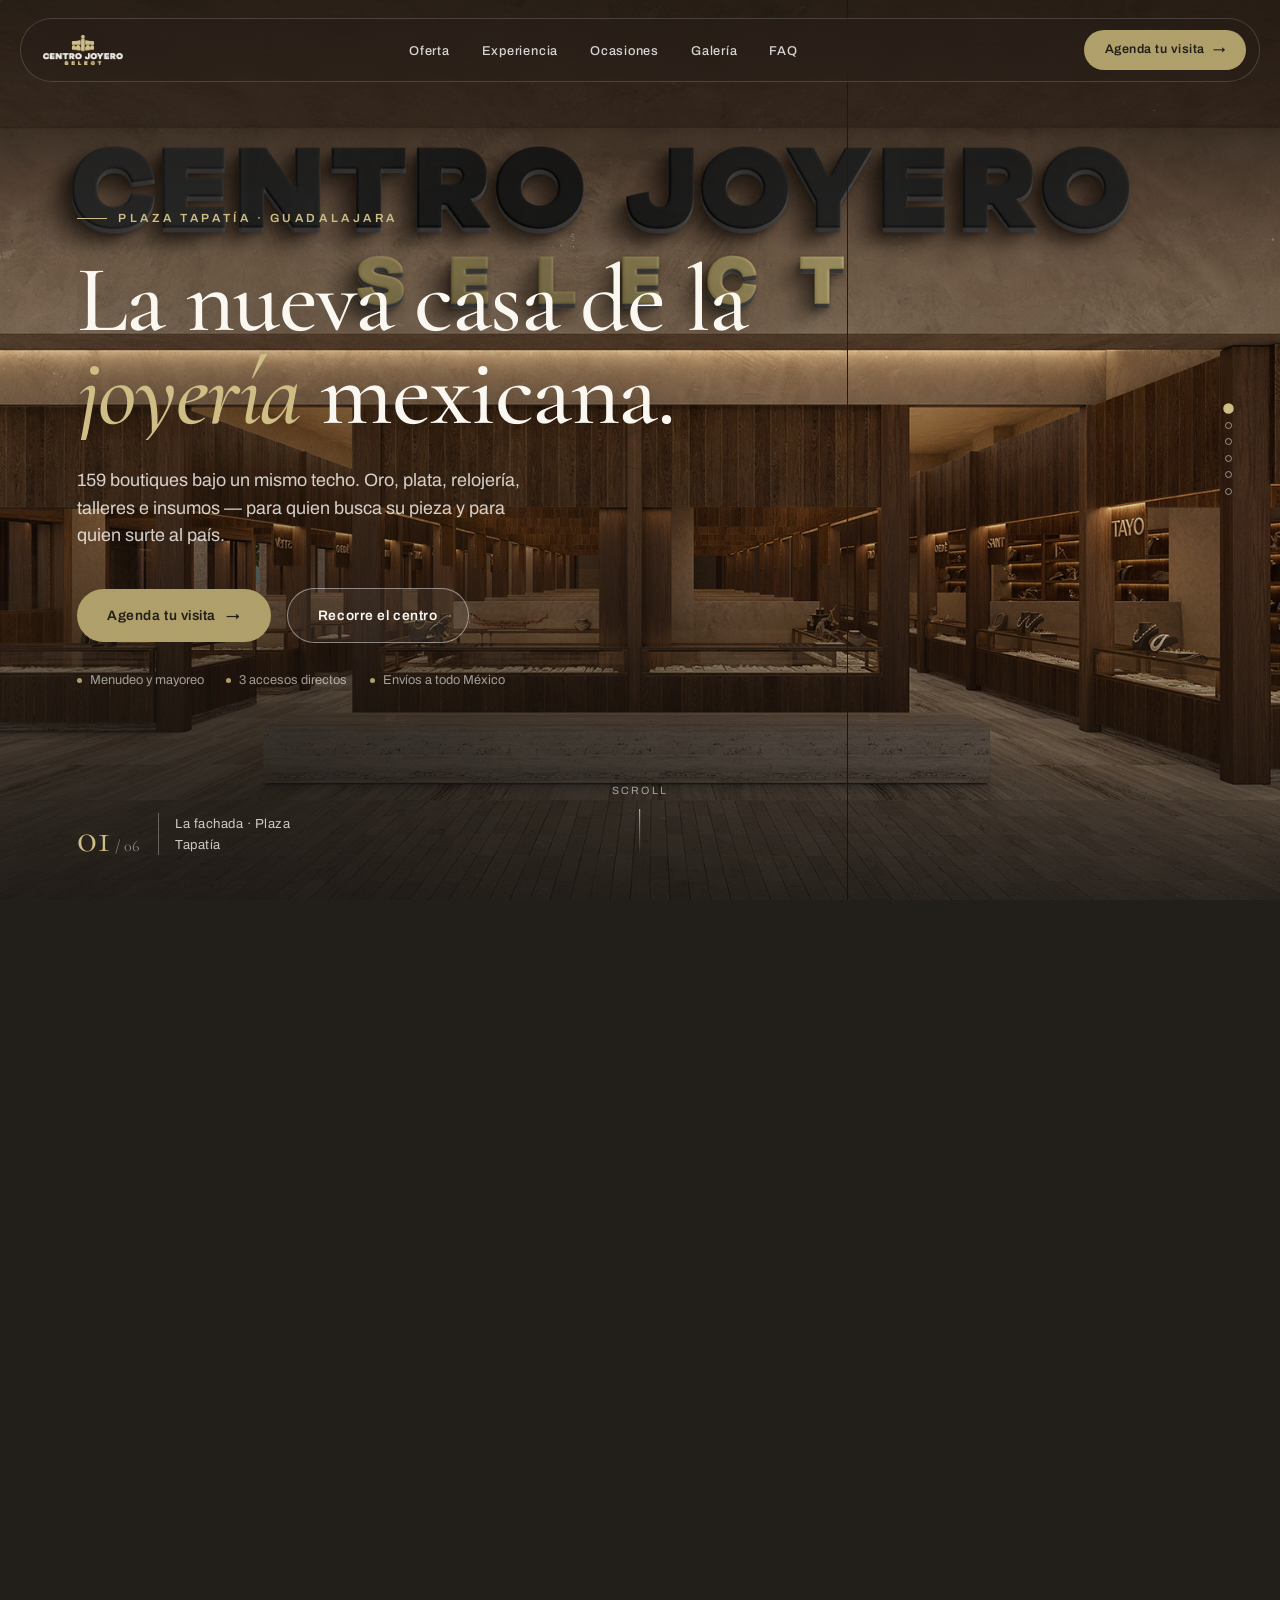
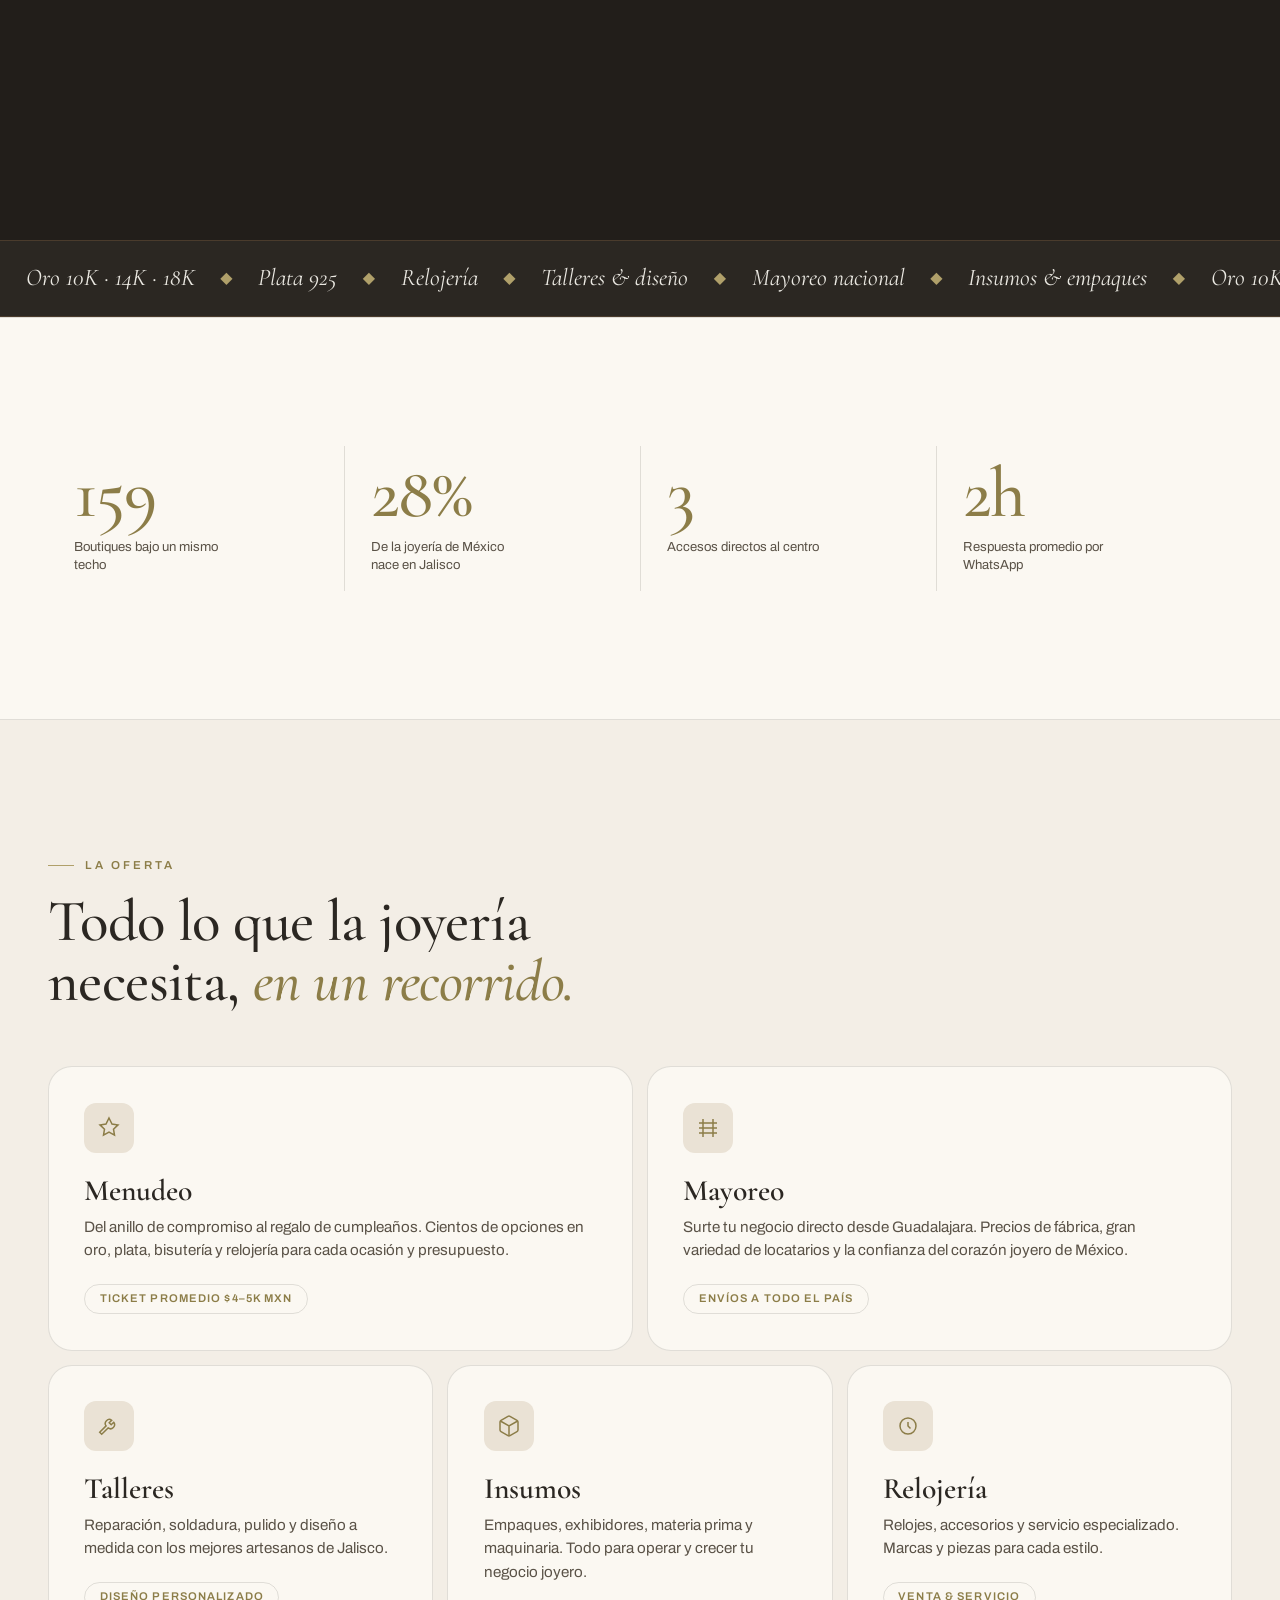
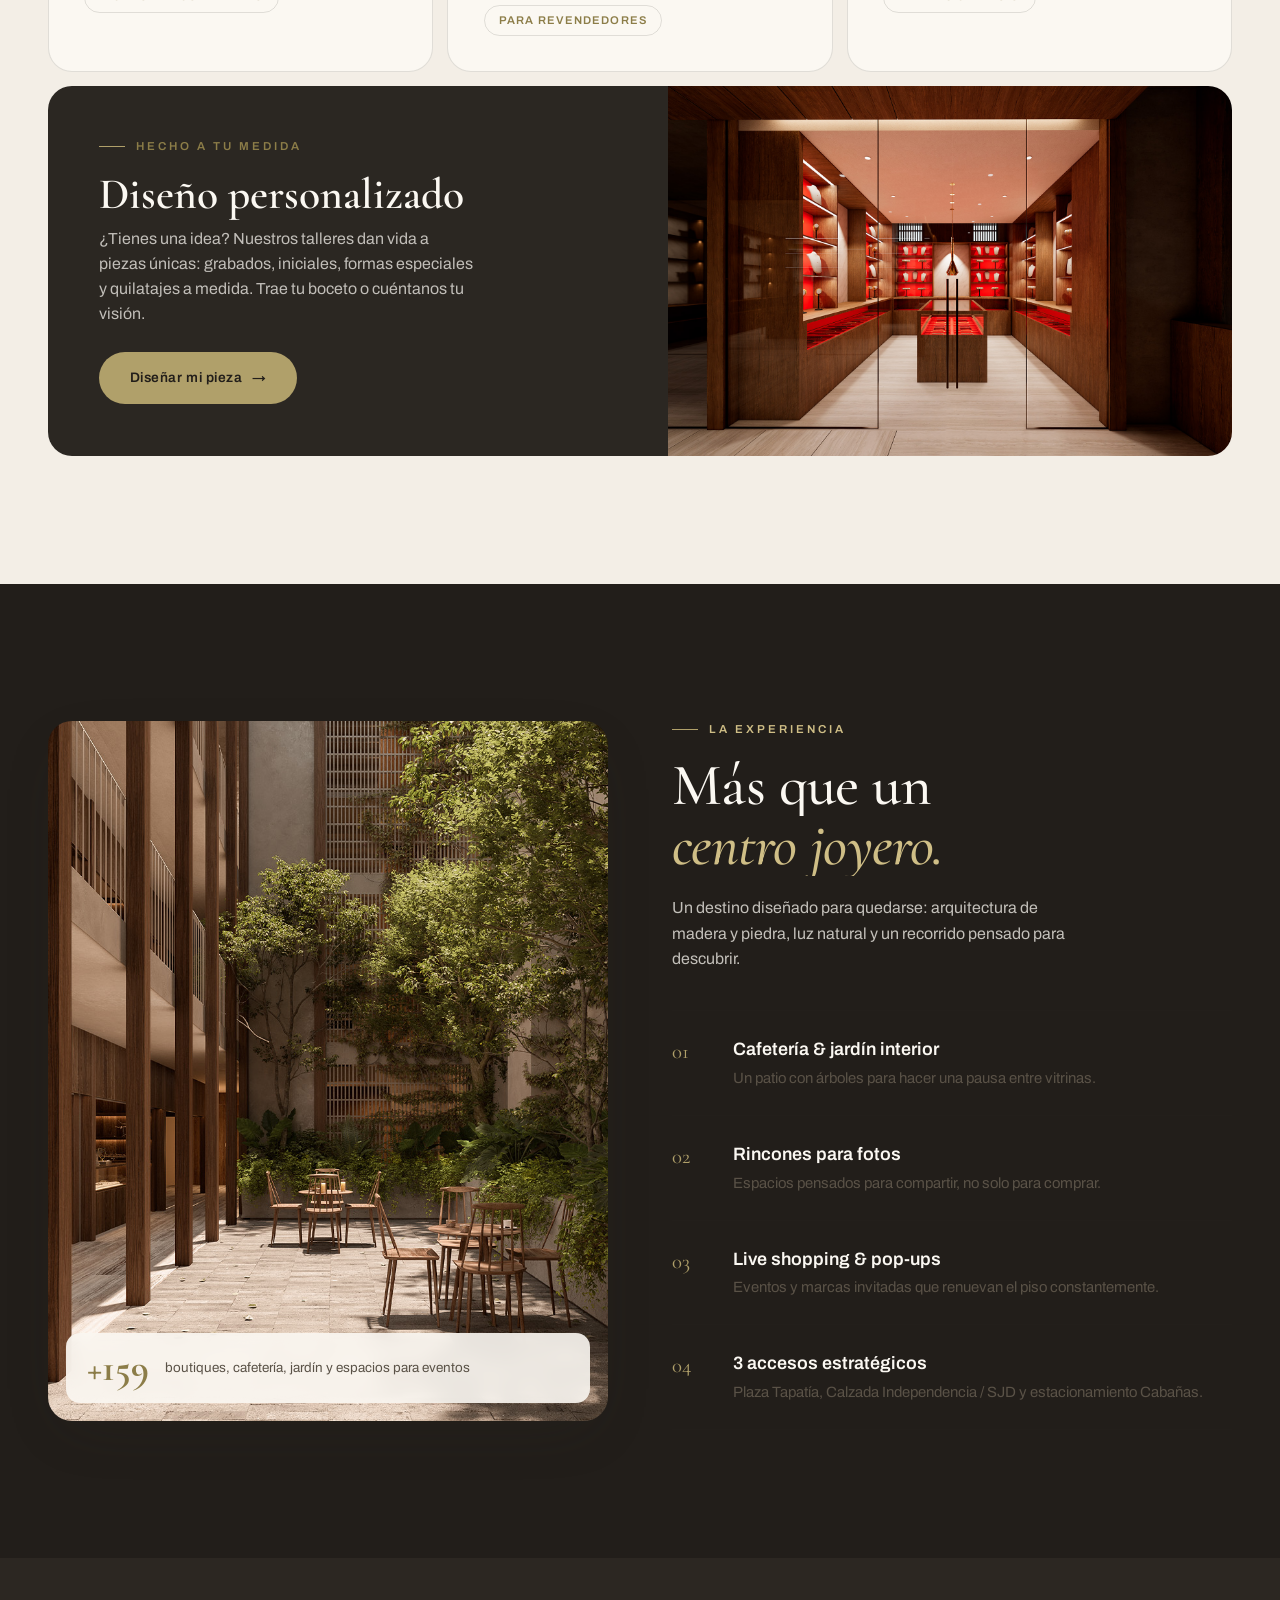
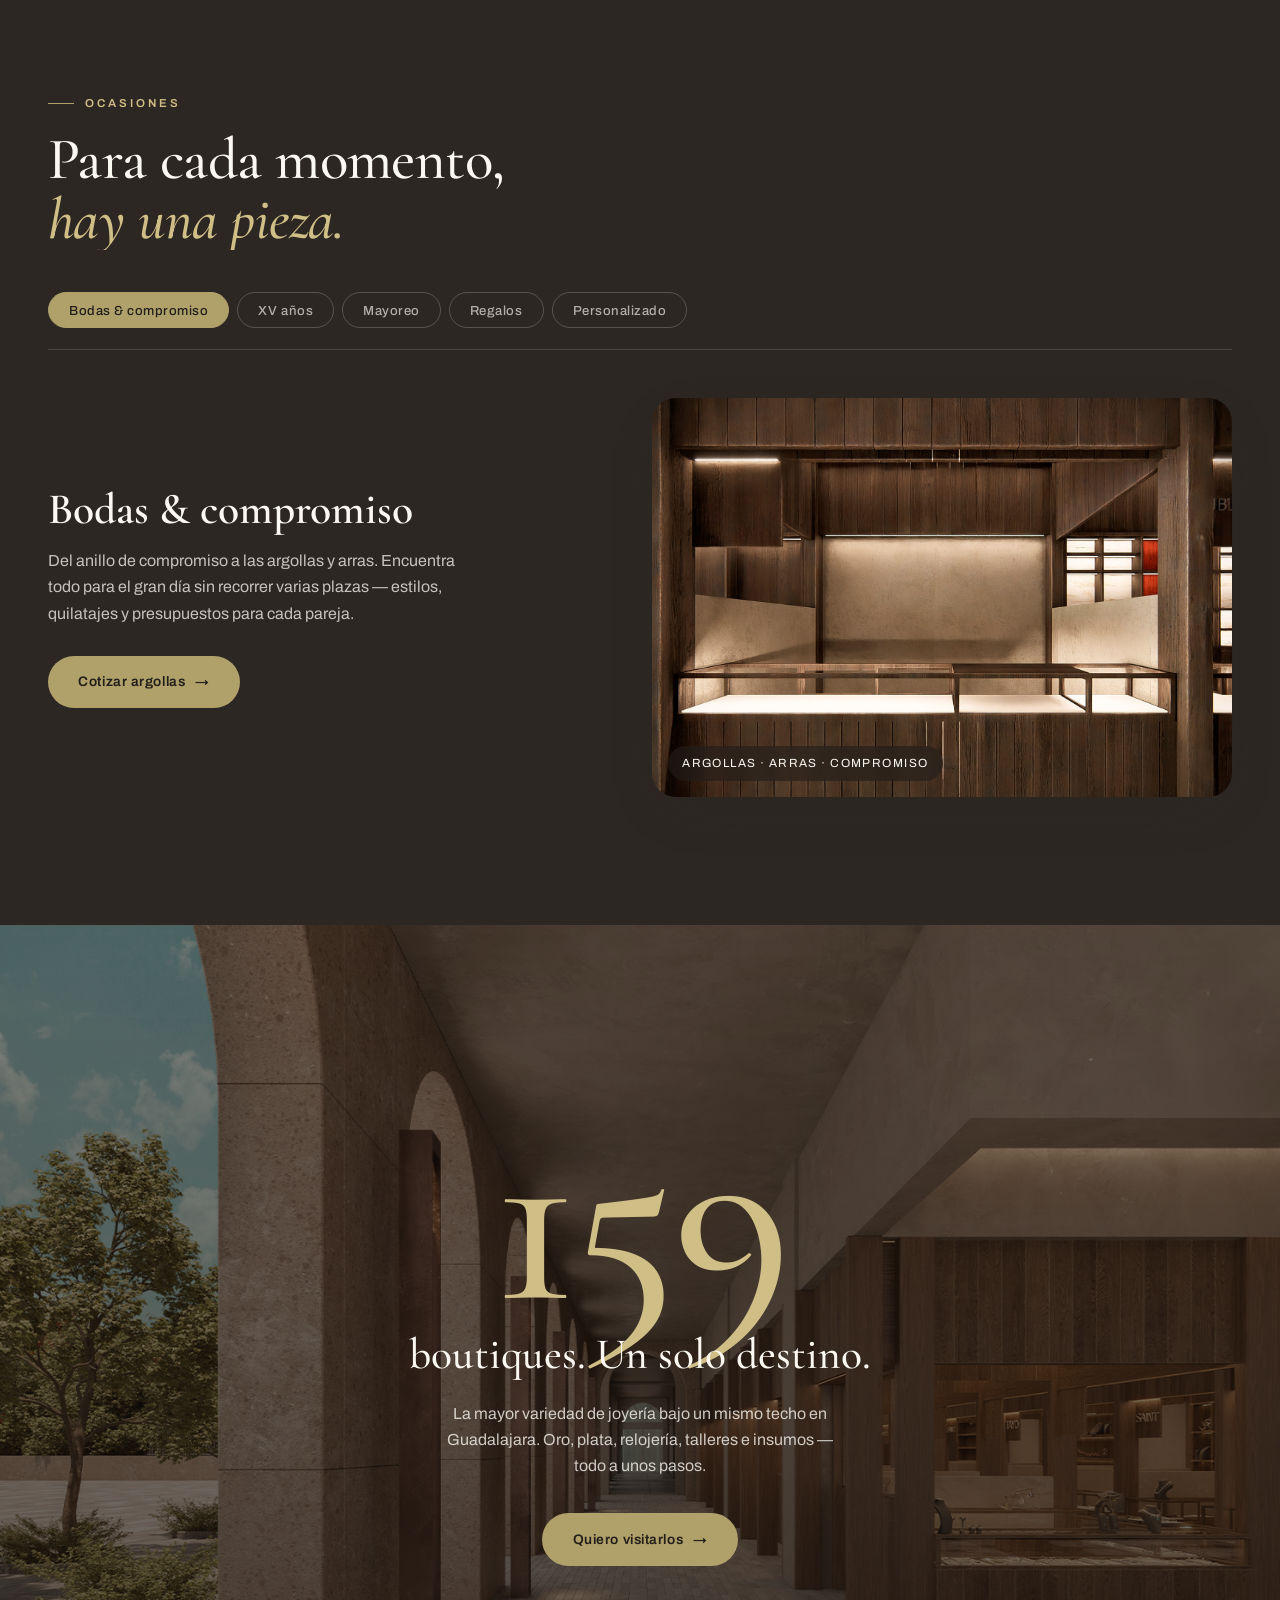
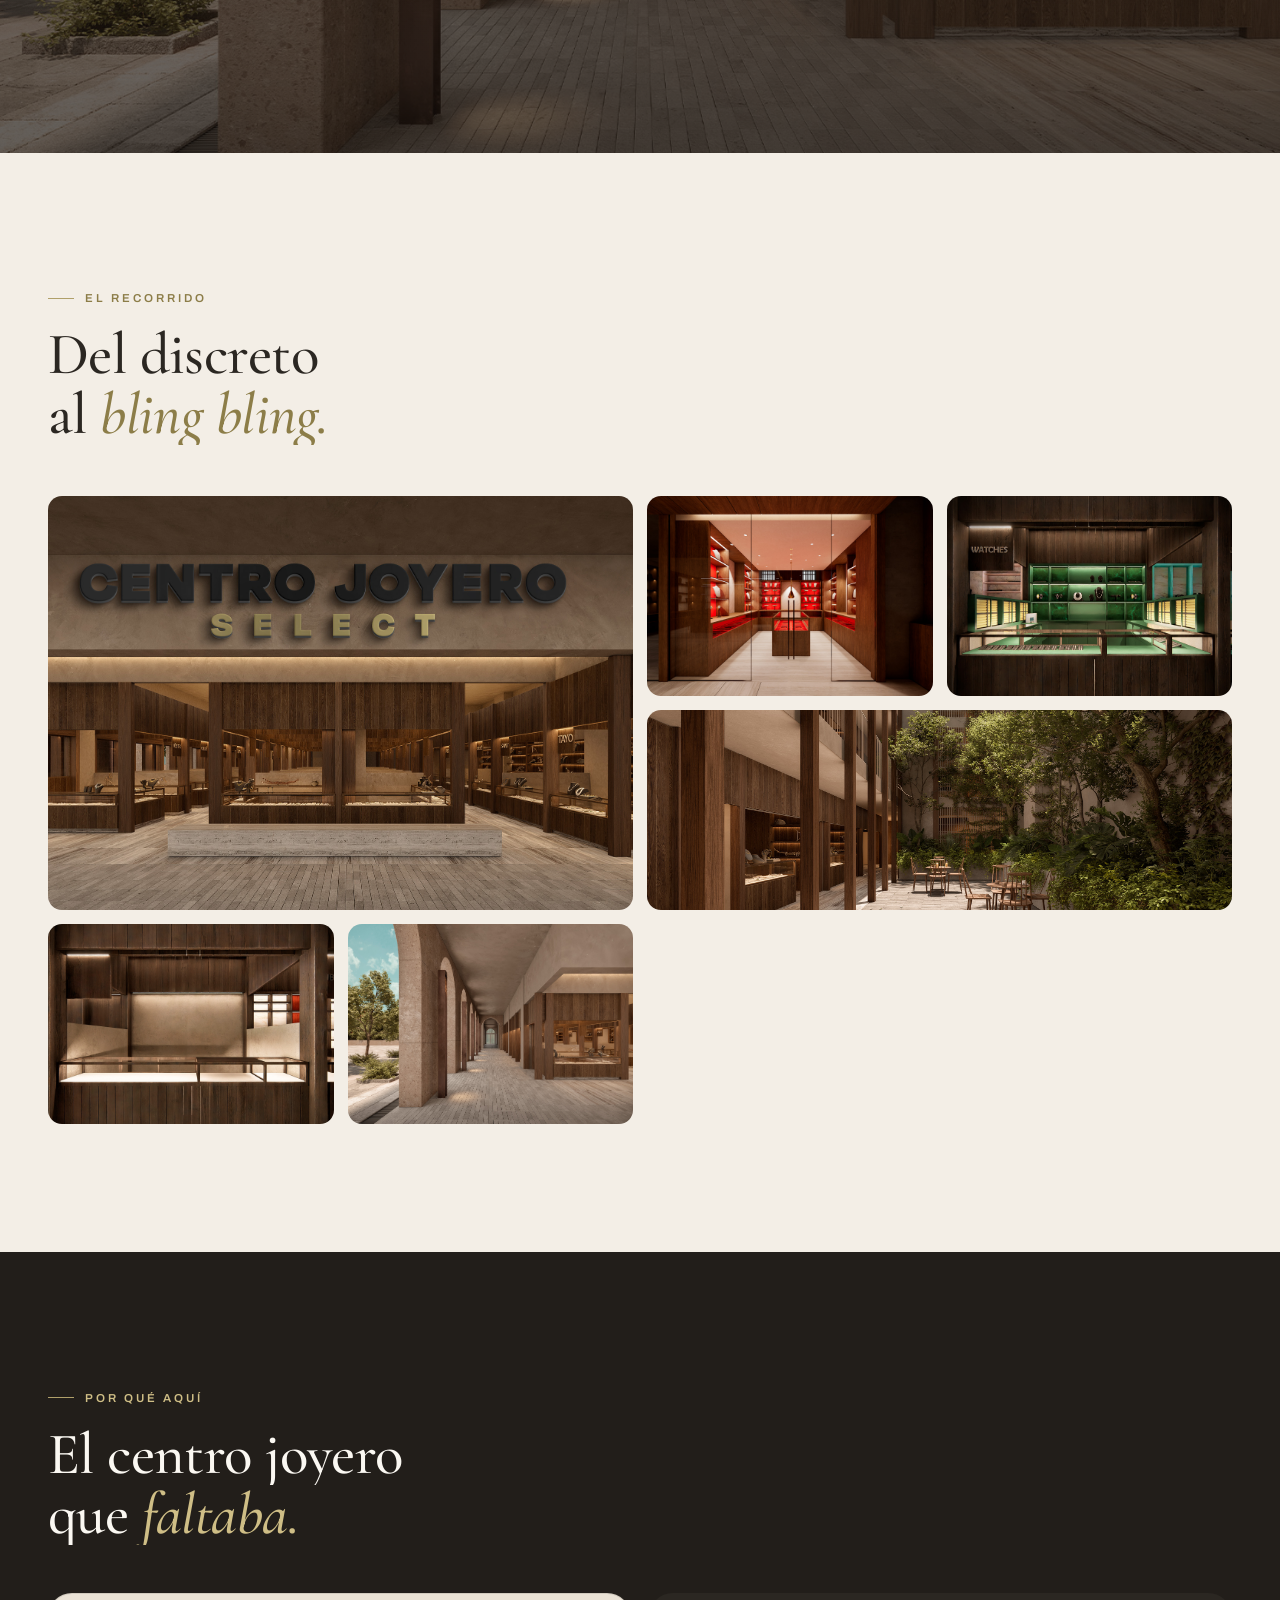
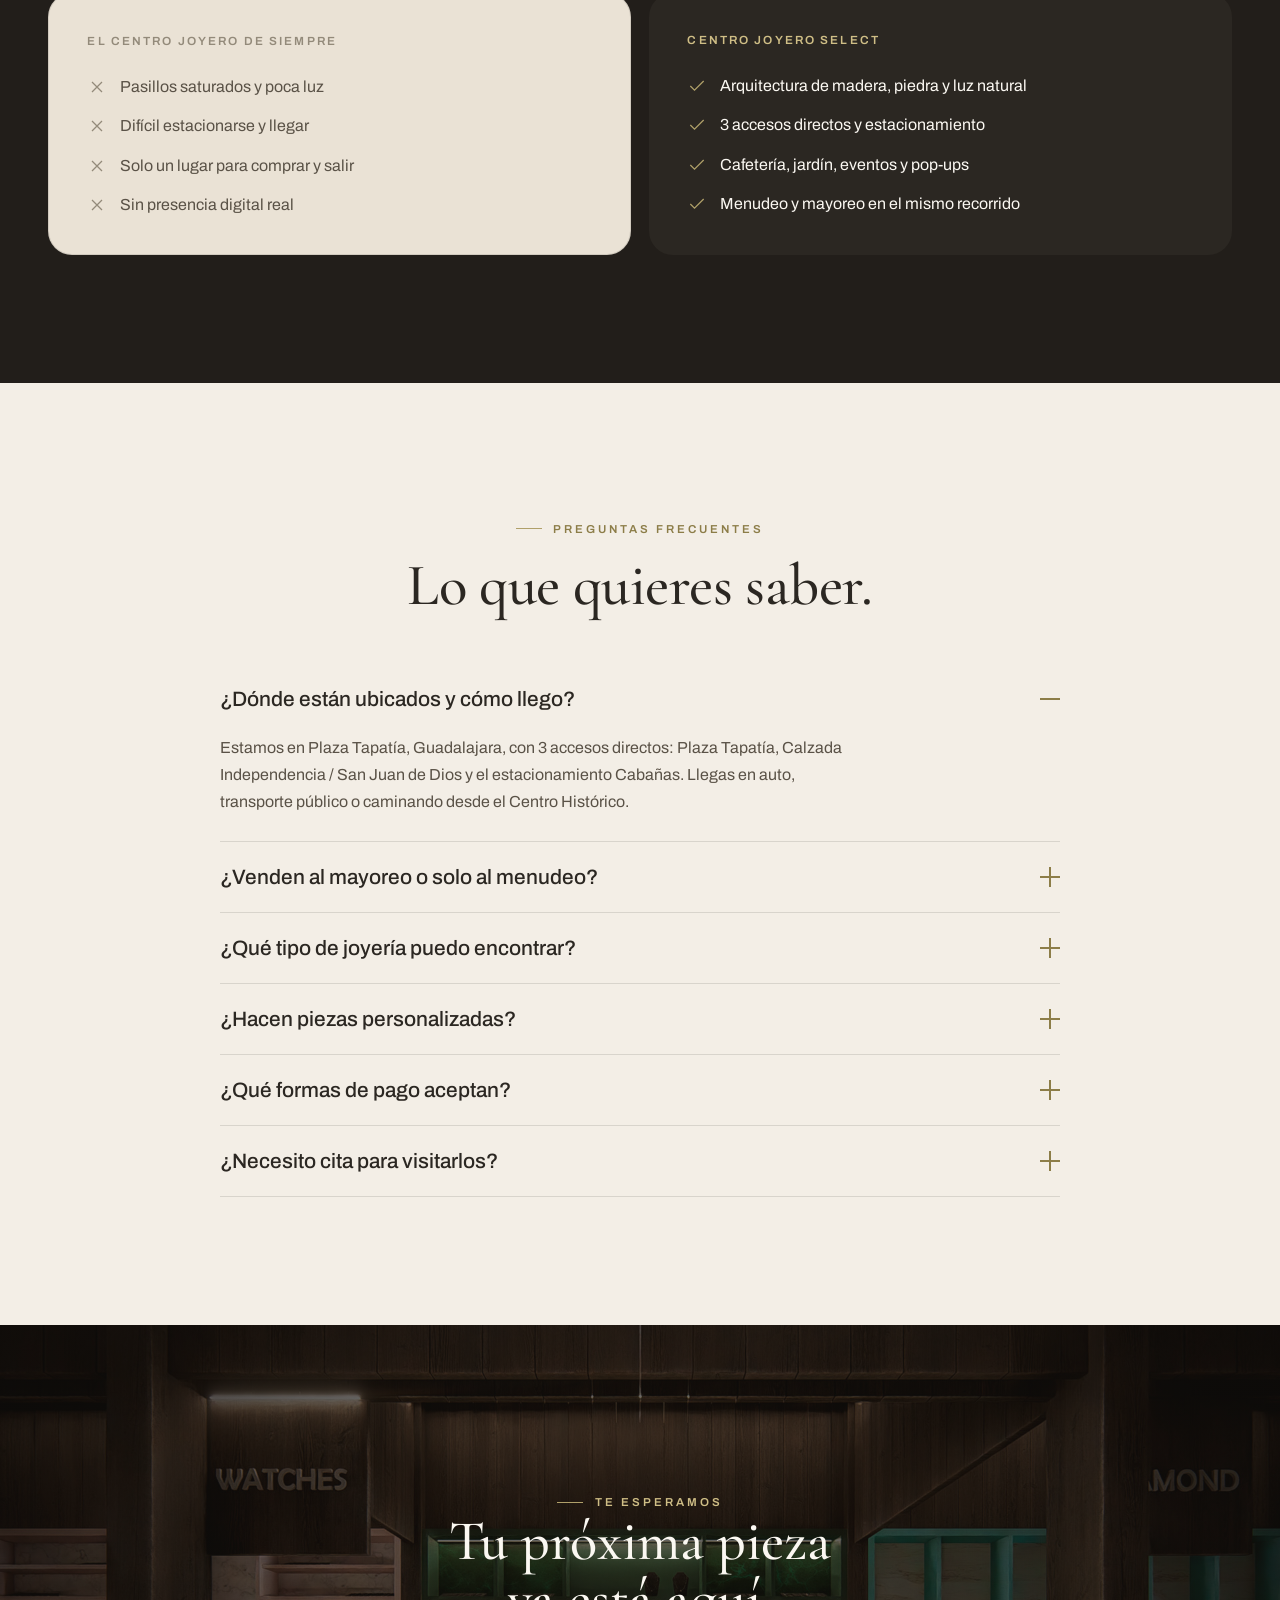
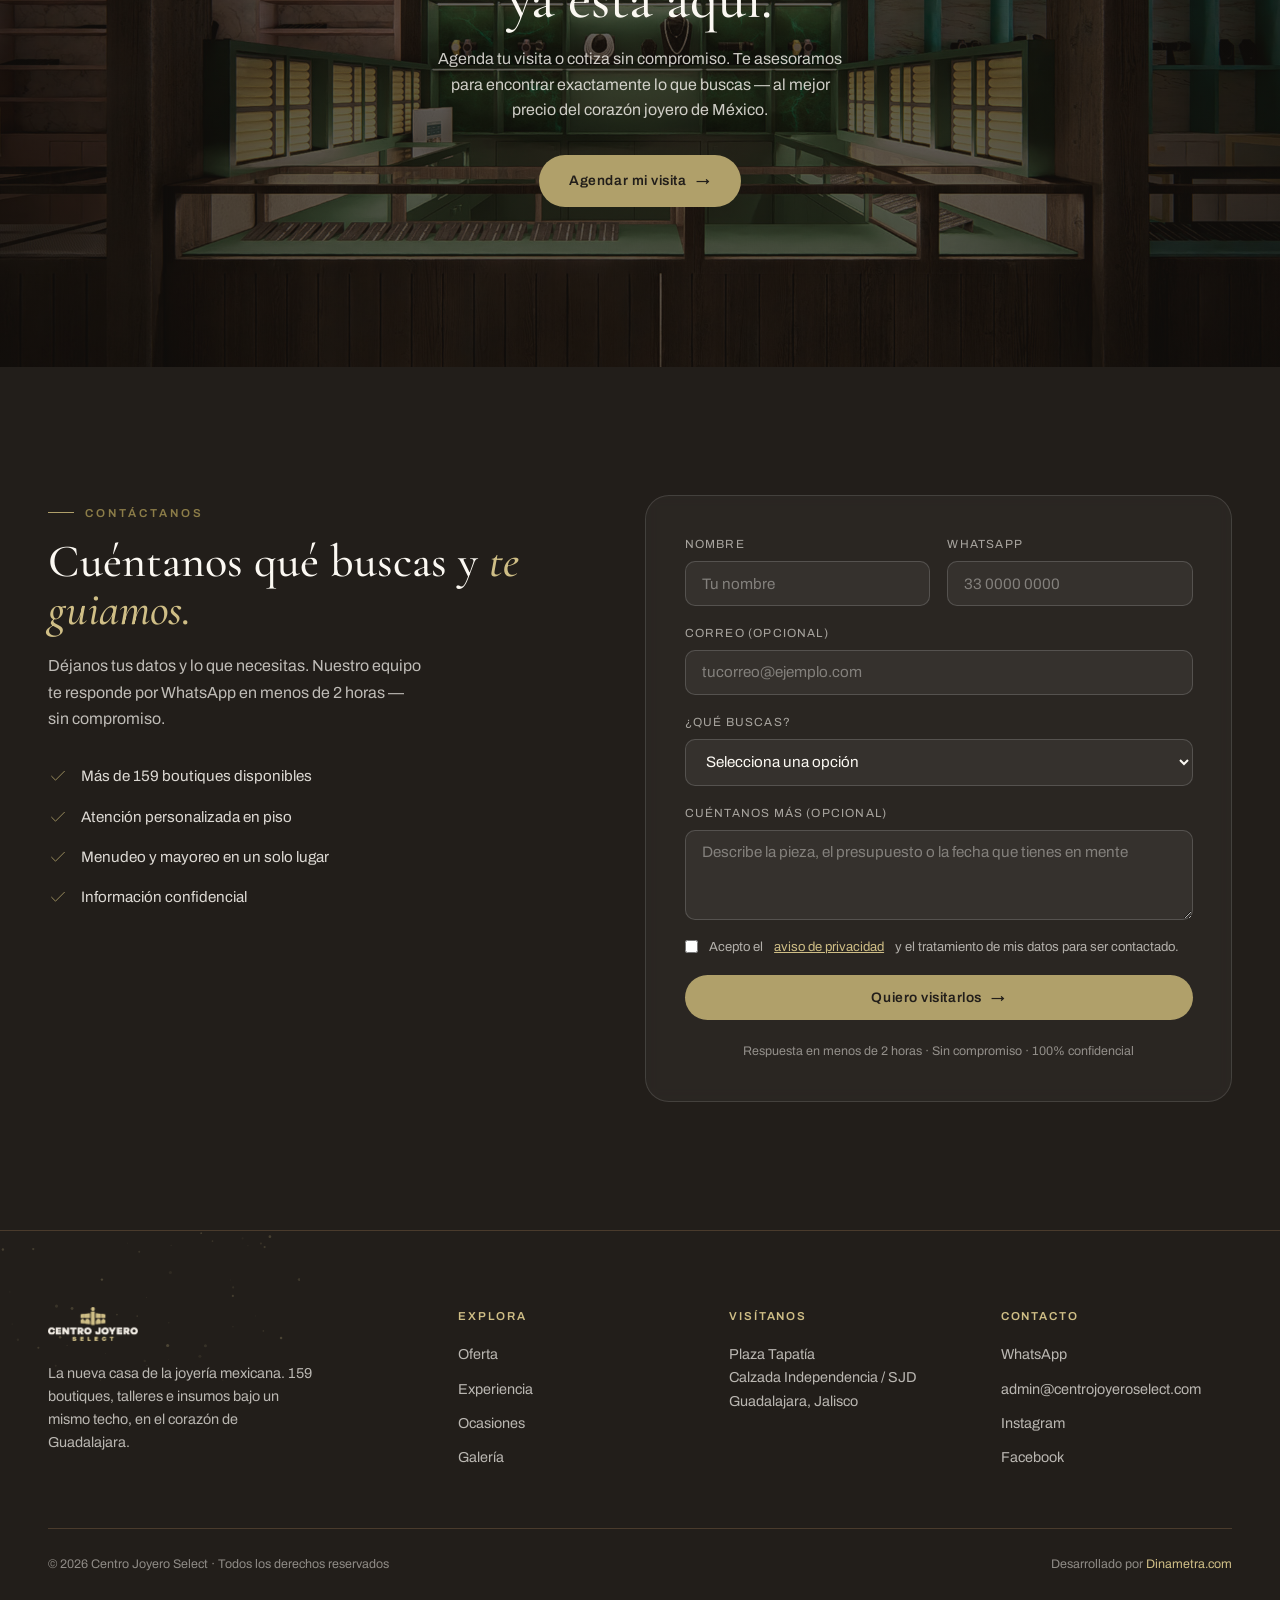
==== index.html @ 9538bd3a "Actualizar index y thankyou" ====
<!DOCTYPE html>
<html lang="es">
<head>
<meta charset="UTF-8">
<meta name="viewport" content="width=device-width, initial-scale=1.0">
<title>Centro Joyero Select — La nueva casa de la joyería mexicana · Plaza Tapatía, Guadalajara</title>
<meta name="description" content="159 boutiques de joyería bajo un mismo techo. Oro, plata, relojería, talleres e insumos. Menudeo y mayoreo en Plaza Tapatía, Guadalajara.">
<link rel="preconnect" href="https://fonts.googleapis.com">
<link rel="preconnect" href="https://fonts.gstatic.com" crossorigin>
<link href="https://fonts.googleapis.com/css2?family=Cormorant+Garamond:ital,wght@0,400;0,500;0,600;0,700;1,400;1,500;1,600&family=Archivo:wght@300;400;500;600;700&display=swap" rel="stylesheet">
<link rel="stylesheet" href="styles.css">
<link rel="shortcut icon" href="assets/favicon.png" type="image/x-icon">
</head>
<body>

<!-- CUSTOM CURSOR -->
<div class="cursor-dot"></div>
<div class="cursor-follower"></div>

<!-- SCROLL PROGRESS -->
<div class="progress-bar" id="progress"></div>

<!-- ══════════ NAVBAR ══════════ -->
<nav class="nav" id="nav">
  <a href="#top" class="nav-logo" aria-label="Centro Joyero Select" style="position:relative;text-decoration:none">
    <img class="l-light" src="assets/logo-light.png" alt="Centro Joyero Select">
    <img class="l-dark" src="assets/logo.png" alt="">
  </a>
  <ul class="nav-links" id="navLinks">
    <li><a href="#oferta">Oferta</a></li>
    <li><a href="#experiencia">Experiencia</a></li>
    <li><a href="#ocasiones">Ocasiones</a></li>
    <li><a href="#galeria">Galería</a></li>
    <li><a href="#faq">FAQ</a></li>
  </ul>
  <a href="#contacto" class="nav-cta">Agenda tu visita <span class="arr">→</span></a>
  <button class="nav-burger" id="burger" aria-label="Menú"><span></span><span></span><span></span></button>
</nav>

<!-- ══════════ HERO — scroll-driven rotating views ══════════ -->
<header class="hero" id="top">
  <div class="hero-sticky">
    <!-- building views (cross-fade with scroll) -->
    <div class="hf" data-cap="La fachada · Plaza Tapatía" style="background-image:url('assets/facade.jpg')"></div>
    <div class="hf" data-cap="Salón de Oro" style="background-image:url('assets/room-red.jpg')"></div>
    <div class="hf" data-cap="Relojería &amp; Diamantes" style="background-image:url('assets/room-green.jpg')"></div>
    <div class="hf" data-cap="Boutiques de autor" style="background-image:url('assets/room-wood.jpg')"></div>
    <div class="hf" data-cap="El jardín interior" style="background-image:url('assets/courtyard.jpg')"></div>
    <div class="hf" data-cap="Galería de arcos" style="background-image:url('assets/colonnade.jpg')"></div>

    <div class="hero-scrim"></div>

    <div class="hero-ui" id="heroUi">
      <span class="hero-kicker">Plaza Tapatía · Guadalajara</span>
      <h1 class="hero-h1">
        <span class="line-wrap"><span class="line">La nueva casa de la</span></span>
        <span class="line-wrap"><span class="line"><em>joyería</em> mexicana.</span></span>
      </h1>
      <p class="hero-sub hero-fade">159 boutiques bajo un mismo techo. Oro, plata, relojería, talleres e insumos — para quien busca su pieza y para quien surte al país.</p>
      <div class="hero-ctas hero-fade d2">
        <a href="#contacto" class="btn btn-primary">Agenda tu visita <span class="arr">→</span></a>
        <a href="#oferta" class="btn btn-ghost">Recorre el centro</a>
      </div>
      <div class="hero-trust hero-fade d3">
        <span>Menudeo y mayoreo</span>
        <span>3 accesos directos</span>
        <span>Envíos a todo México</span>
      </div>
    </div>

    <!-- frame caption + counter -->
    <div class="hero-meta">
      <div class="hero-index"><span id="hIdx">01</span><span class="tot"> / 06</span></div>
      <div class="hero-caption" id="hCap">La fachada · Plaza Tapatía</div>
    </div>

    <!-- vertical rail -->
    <div class="hero-rail" id="hRail">
      <span class="dot on"></span><span class="dot"></span><span class="dot"></span>
      <span class="dot"></span><span class="dot"></span><span class="dot"></span>
    </div>

    <div class="scroll-cue"><span>Scroll</span><div class="bar"></div></div>
  </div>
</header>

<!-- ══════════ MARQUEE ══════════ -->
<div class="marquee">
  <div class="marquee-track">
    <span>Oro 10K · 14K · 18K</span><i>◆</i><span>Plata 925</span><i>◆</i><span>Relojería</span><i>◆</i><span>Talleres &amp; diseño</span><i>◆</i><span>Mayoreo nacional</span><i>◆</i><span>Insumos &amp; empaques</span><i>◆</i>
    <span>Oro 10K · 14K · 18K</span><i>◆</i><span>Plata 925</span><i>◆</i><span>Relojería</span><i>◆</i><span>Talleres &amp; diseño</span><i>◆</i><span>Mayoreo nacional</span><i>◆</i><span>Insumos &amp; empaques</span><i>◆</i>
  </div>
</div>

<!-- ══════════ STATS ══════════ -->
<section class="stats" id="stats">
  <div class="wrap">
    <div class="stats-grid">
      <div class="stat fade-up"><div class="stat-num counter" data-target="159">0</div><div class="stat-label">Boutiques bajo un mismo techo</div></div>
      <div class="stat fade-up delay-1"><div class="stat-num counter" data-target="28" data-suffix="%">0</div><div class="stat-label">De la joyería de México nace en Jalisco</div></div>
      <div class="stat fade-up delay-2"><div class="stat-num counter" data-target="3">0</div><div class="stat-label">Accesos directos al centro</div></div>
      <div class="stat fade-up delay-3"><div class="stat-num counter" data-target="2" data-suffix="h">0</div><div class="stat-label">Respuesta promedio por WhatsApp</div></div>
    </div>
  </div>
</section>

<!-- ══════════ OFERTA — bento ══════════ -->
<section id="oferta">
  <div class="wrap">
    <div class="sec-head fade-up">
      <span class="eyebrow">La oferta</span>
      <h2 class="sec-title split-title">
        <span class="line-wrap"><span class="line">Todo lo que la joyería</span></span>
        <span class="line-wrap"><span class="line">necesita, <em>en un recorrido.</em></span></span>
      </h2>
    </div>
    <div class="bento">
      <div class="card col3 fade-up">
        <div class="ico"><svg viewBox="0 0 24 24"><path d="M12 2l3 6 6 .9-4.5 4.3 1 6-5.5-3-5.5 3 1-6L3 8.9 9 8z"/></svg></div>
        <h3>Menudeo</h3>
        <p>Del anillo de compromiso al regalo de cumpleaños. Cientos de opciones en oro, plata, bisutería y relojería para cada ocasión y presupuesto.</p>
        <span class="tag">Ticket promedio $4–5K MXN</span>
      </div>
      <div class="card col3 fade-up delay-1">
        <div class="ico"><svg viewBox="0 0 24 24"><path d="M3 7h18M3 12h18M3 17h18"/><path d="M7 3v18M17 3v18"/></svg></div>
        <h3>Mayoreo</h3>
        <p>Surte tu negocio directo desde Guadalajara. Precios de fábrica, gran variedad de locatarios y la confianza del corazón joyero de México.</p>
        <span class="tag">Envíos a todo el país</span>
      </div>
      <div class="card col2 fade-up">
        <div class="ico"><svg viewBox="0 0 24 24"><path d="M14.7 6.3a4 4 0 00-5.6 5.6l-6.4 6.4 2 2 6.4-6.4a4 4 0 005.6-5.6l-2.5 2.5-2-2z"/></svg></div>
        <h3>Talleres</h3>
        <p>Reparación, soldadura, pulido y diseño a medida con los mejores artesanos de Jalisco.</p>
        <span class="tag">Diseño personalizado</span>
      </div>
      <div class="card col2 fade-up delay-1">
        <div class="ico"><svg viewBox="0 0 24 24"><path d="M21 16V8a2 2 0 00-1-1.7l-7-4a2 2 0 00-2 0l-7 4A2 2 0 003 8v8a2 2 0 001 1.7l7 4a2 2 0 002 0l7-4A2 2 0 0021 16z"/><path d="M3.3 7L12 12l8.7-5M12 22V12"/></svg></div>
        <h3>Insumos</h3>
        <p>Empaques, exhibidores, materia prima y maquinaria. Todo para operar y crecer tu negocio joyero.</p>
        <span class="tag">Para revendedores</span>
      </div>
      <div class="card col2 fade-up delay-2">
        <div class="ico"><svg viewBox="0 0 24 24"><circle cx="12" cy="12" r="8"/><path d="M12 8v4l2.5 2.5"/></svg></div>
        <h3>Relojería</h3>
        <p>Relojes, accesorios y servicio especializado. Marcas y piezas para cada estilo.</p>
        <span class="tag">Venta &amp; servicio</span>
      </div>
      <div class="card feature fade-up">
        <div class="feature-txt">
          <span class="eyebrow" style="margin-bottom:1rem">Hecho a tu medida</span>
          <h3>Diseño personalizado</h3>
          <p>¿Tienes una idea? Nuestros talleres dan vida a piezas únicas: grabados, iniciales, formas especiales y quilatajes a medida. Trae tu boceto o cuéntanos tu visión.</p>
          <a href="#contacto" class="btn btn-primary" style="margin-top:1.6rem;align-self:flex-start">Diseñar mi pieza <span class="arr">→</span></a>
        </div>
        <div class="feature-img" style="background-image:url('assets/room-red.jpg')"></div>
      </div>
    </div>
  </div>
</section>

<!-- ══════════ EXPERIENCIA — split ══════════ -->
<section id="experiencia" class="dark-sec">
  <div class="wrap">
    <div class="split">
      <div class="split-media fade-up">
        <img src="assets/courtyard.jpg" alt="Jardín interior del Centro Joyero Select con cafetería">
        <div class="float-stat"><b>+159</b><span>boutiques, cafetería, jardín y espacios para eventos</span></div>
      </div>
      <div>
        <span class="eyebrow">La experiencia</span>
        <h2 class="sec-title split-title" style="margin-bottom:1.2rem">
          <span class="line-wrap"><span class="line">Más que un</span></span>
          <span class="line-wrap"><span class="line"><em>centro joyero.</em></span></span>
        </h2>
        <p class="fade-up" style="color:rgba(251,248,242,.74);max-width:46ch">Un destino diseñado para quedarse: arquitectura de madera y piedra, luz natural y un recorrido pensado para descubrir.</p>
        <div class="steps">
          <div class="step fade-up"><span class="n">01</span><div><h4>Cafetería &amp; jardín interior</h4><p>Un patio con árboles para hacer una pausa entre vitrinas.</p></div></div>
          <div class="step fade-up delay-1"><span class="n">02</span><div><h4>Rincones para fotos</h4><p>Espacios pensados para compartir, no solo para comprar.</p></div></div>
          <div class="step fade-up delay-2"><span class="n">03</span><div><h4>Live shopping &amp; pop-ups</h4><p>Eventos y marcas invitadas que renuevan el piso constantemente.</p></div></div>
          <div class="step fade-up delay-3"><span class="n">04</span><div><h4>3 accesos estratégicos</h4><p>Plaza Tapatía, Calzada Independencia / SJD y estacionamiento Cabañas.</p></div></div>
        </div>
      </div>
    </div>
  </div>
</section>

<!-- ══════════ OCASIONES — tabs ══════════ -->
<section id="ocasiones" class="dark-sec" style="background:var(--color-dark-2)">
  <div class="wrap">
    <div class="sec-head fade-up">
      <span class="eyebrow">Ocasiones</span>
      <h2 class="sec-title split-title">
        <span class="line-wrap"><span class="line">Para cada momento,</span></span>
        <span class="line-wrap"><span class="line"><em>hay una pieza.</em></span></span>
      </h2>
    </div>
    <div class="tabs-nav fade-up" id="tabsNav">
      <button class="tab-btn active" data-tab="bodas">Bodas &amp; compromiso</button>
      <button class="tab-btn" data-tab="xv">XV años</button>
      <button class="tab-btn" data-tab="mayoreo">Mayoreo</button>
      <button class="tab-btn" data-tab="regalos">Regalos</button>
      <button class="tab-btn" data-tab="diseno">Personalizado</button>
    </div>
    <div class="tab-panels">
      <div class="tab-panel active" data-panel="bodas">
        <div class="tab-txt"><h3>Bodas &amp; compromiso</h3><p>Del anillo de compromiso a las argollas y arras. Encuentra todo para el gran día sin recorrer varias plazas — estilos, quilatajes y presupuestos para cada pareja.</p><a href="#contacto" class="btn btn-primary">Cotizar argollas <span class="arr">→</span></a></div>
        <div class="tab-media"><img src="assets/room-wood.jpg" alt="Boutique de anillos"><span class="cap">Argollas · Arras · Compromiso</span></div>
      </div>
      <div class="tab-panel" data-panel="xv">
        <div class="tab-txt"><h3>XV años &amp; celebraciones</h3><p>Medallas, cruces, esclavas, cadenas y dijes para las fechas que se recuerdan toda la vida. Regalos que cuentan una historia y duran para siempre.</p><a href="#contacto" class="btn btn-primary">Explorar piezas <span class="arr">→</span></a></div>
        <div class="tab-media"><img src="assets/room-red.jpg" alt="Salón de oro"><span class="cap">Medallas · Esclavas · Dijes</span></div>
      </div>
      <div class="tab-panel" data-panel="mayoreo">
        <div class="tab-txt"><h3>Mayoreo nacional</h3><p>Vienen de Chihuahua, CDMX, Monterrey y todo el Bajío a surtirse aquí. Precios directos de fábrica. El nuevo punto de mayoreo de México ya está en Plaza Tapatía.</p><a href="#contacto" class="btn btn-primary">Cotizar mayoreo <span class="arr">→</span></a></div>
        <div class="tab-media"><img src="assets/colonnade.jpg" alt="Galería de boutiques"><span class="cap">Mayoreo &amp; menudeo · Todo México</span></div>
      </div>
      <div class="tab-panel" data-panel="regalos">
        <div class="tab-txt"><h3>Regalos especiales</h3><p>Cumpleaños, Día de la Madre, San Valentín, Navidad, graduaciones. Asesoría personalizada para encontrar el regalo perfecto en tu presupuesto. Empaque incluido.</p><a href="#contacto" class="btn btn-primary">Pedir asesoría <span class="arr">→</span></a></div>
        <div class="tab-media"><img src="assets/room-green.jpg" alt="Vitrinas de relojería"><span class="cap">Para cada fecha y cada persona</span></div>
      </div>
      <div class="tab-panel" data-panel="diseno">
        <div class="tab-txt"><h3>Diseño personalizado</h3><p>¿Tienes una idea en mente? Nuestros talleres la convierten en una pieza única: grabados, iniciales, formas especiales y quilatajes a medida. Tu idea, nuestra artesanía.</p><a href="#contacto" class="btn btn-primary">Diseñar mi pieza <span class="arr">→</span></a></div>
        <div class="tab-media"><img src="assets/facade.jpg" alt="Fachada del centro"><span class="cap">Tu idea · Nuestra artesanía</span></div>
      </div>
    </div>
  </div>
</section>

<!-- ══════════ FULL-WIDTH BREAK ══════════ -->
<section class="break" style="padding:0">
  <div class="bg" id="breakBg" style="background-image:url('assets/colonnade.jpg')"></div>
  <div class="break-inner">
    <div class="giant fade-up">159</div>
    <h2 class="fade-up delay-1">boutiques. Un solo destino.</h2>
    <p class="fade-up delay-2">La mayor variedad de joyería bajo un mismo techo en Guadalajara. Oro, plata, relojería, talleres e insumos — todo a unos pasos.</p>
    <a href="#contacto" class="btn btn-primary fade-up delay-3">Quiero visitarlos <span class="arr">→</span></a>
  </div>
</section>

<!-- ══════════ GALERÍA ══════════ -->
<section id="galeria">
  <div class="wrap">
    <div class="sec-head fade-up">
      <span class="eyebrow">El recorrido</span>
      <h2 class="sec-title split-title">
        <span class="line-wrap"><span class="line">Del discreto</span></span>
        <span class="line-wrap"><span class="line">al <em>bling bling.</em></span></span>
      </h2>
    </div>
    <div class="gallery">
      <div class="gitem big fade-up"><img src="assets/facade.jpg" alt="Fachada Centro Joyero Select"><div class="glabel"><b>La fachada</b><span>Plaza Tapatía</span></div></div>
      <div class="gitem fade-up delay-1"><img src="assets/room-red.jpg" alt="Salón de oro"><div class="glabel"><b>Oro</b><span>10K · 14K · 18K</span></div></div>
      <div class="gitem fade-up delay-2"><img src="assets/room-green.jpg" alt="Relojería y diamantes"><div class="glabel"><b>Relojería</b><span>Watches &amp; Diamond</span></div></div>
      <div class="gitem wide fade-up delay-1"><img src="assets/courtyard.jpg" alt="Jardín interior"><div class="glabel"><b>Jardín interior</b><span>Cafetería &amp; eventos</span></div></div>
      <div class="gitem fade-up delay-2"><img src="assets/room-wood.jpg" alt="Boutiques de autor"><div class="glabel"><b>Boutiques</b><span>Marcas de autor</span></div></div>
      <div class="gitem fade-up delay-3"><img src="assets/colonnade.jpg" alt="Galería de arcos"><div class="glabel"><b>Galería</b><span>Arcos &amp; luz natural</span></div></div>
    </div>
  </div>
</section>

<!-- ══════════ DIFERENCIADORES ══════════ -->
<section id="diferencia" class="dark-sec">
  <div class="wrap">
    <div class="sec-head fade-up" style="max-width:70ch">
      <span class="eyebrow">Por qué aquí</span>
      <h2 class="sec-title split-title">
        <span class="line-wrap"><span class="line">El centro joyero</span></span>
        <span class="line-wrap"><span class="line">que <em>faltaba.</em></span></span>
      </h2>
    </div>
    <div class="compare">
      <div class="comp-col comp-old fade-up">
        <h4>El centro joyero de siempre</h4>
        <ul>
          <li><svg viewBox="0 0 24 24" fill="none" stroke-width="1.5"><path d="M18 6L6 18M6 6l12 12"/></svg>Pasillos saturados y poca luz</li>
          <li><svg viewBox="0 0 24 24" fill="none" stroke-width="1.5"><path d="M18 6L6 18M6 6l12 12"/></svg>Difícil estacionarse y llegar</li>
          <li><svg viewBox="0 0 24 24" fill="none" stroke-width="1.5"><path d="M18 6L6 18M6 6l12 12"/></svg>Solo un lugar para comprar y salir</li>
          <li><svg viewBox="0 0 24 24" fill="none" stroke-width="1.5"><path d="M18 6L6 18M6 6l12 12"/></svg>Sin presencia digital real</li>
        </ul>
      </div>
      <div class="comp-col comp-new fade-up delay-1">
        <h4>Centro Joyero Select</h4>
        <ul>
          <li><svg viewBox="0 0 24 24" fill="none" stroke-width="1.5"><path d="M20 6L9 17l-5-5"/></svg>Arquitectura de madera, piedra y luz natural</li>
          <li><svg viewBox="0 0 24 24" fill="none" stroke-width="1.5"><path d="M20 6L9 17l-5-5"/></svg>3 accesos directos y estacionamiento</li>
          <li><svg viewBox="0 0 24 24" fill="none" stroke-width="1.5"><path d="M20 6L9 17l-5-5"/></svg>Cafetería, jardín, eventos y pop-ups</li>
          <li><svg viewBox="0 0 24 24" fill="none" stroke-width="1.5"><path d="M20 6L9 17l-5-5"/></svg>Menudeo y mayoreo en el mismo recorrido</li>
        </ul>
      </div>
    </div>
  </div>
</section>

<!-- ══════════ FAQ ══════════ -->
<section id="faq">
  <div class="wrap">
    <div class="sec-head fade-up" style="text-align:center;margin:0 auto">
      <span class="eyebrow center">Preguntas frecuentes</span>
      <h2 class="sec-title" style="margin-bottom:0">Lo que quieres saber.</h2>
    </div>
    <div class="faq" id="faqList">
      <div class="faq-item open">
        <button class="faq-q">¿Dónde están ubicados y cómo llego?<span class="faq-ico"></span></button>
        <div class="faq-a"><p>Estamos en Plaza Tapatía, Guadalajara, con 3 accesos directos: Plaza Tapatía, Calzada Independencia / San Juan de Dios y el estacionamiento Cabañas. Llegas en auto, transporte público o caminando desde el Centro Histórico.</p></div>
      </div>
      <div class="faq-item">
        <button class="faq-q">¿Venden al mayoreo o solo al menudeo?<span class="faq-ico"></span></button>
        <div class="faq-a"><p>Ambos. Encuentras menudeo para el consumidor final y mayoreo para revendedores en el mismo recorrido. Muchos locatarios manejan precios directos de fábrica y realizan envíos a todo México.</p></div>
      </div>
      <div class="faq-item">
        <button class="faq-q">¿Qué tipo de joyería puedo encontrar?<span class="faq-ico"></span></button>
        <div class="faq-a"><p>Oro 10K, 14K y 18K, plata 925, bisutería, relojería, piezas para bodas, XV años y regalos, además de talleres de reparación y diseño, e insumos para el negocio joyero.</p></div>
      </div>
      <div class="faq-item">
        <button class="faq-q">¿Hacen piezas personalizadas?<span class="faq-ico"></span></button>
        <div class="faq-a"><p>Sí. Nuestros talleres realizan diseños a medida: grabados, iniciales, formas especiales y quilatajes específicos. Puedes traer tu boceto o platicarnos tu idea y te asesoramos sin compromiso.</p></div>
      </div>
      <div class="faq-item">
        <button class="faq-q">¿Qué formas de pago aceptan?<span class="faq-ico"></span></button>
        <div class="faq-a"><p>Aceptamos efectivo, tarjeta y crédito. Las condiciones pueden variar por locatario; con gusto te orientamos según lo que busques al agendar tu visita.</p></div>
      </div>
      <div class="faq-item">
        <button class="faq-q">¿Necesito cita para visitarlos?<span class="faq-ico"></span></button>
        <div class="faq-a"><p>No es obligatorio, pero si nos cuentas qué buscas podemos guiarte directo al locatario indicado y ahorrarte tiempo. Respondemos por WhatsApp en menos de 2 horas.</p></div>
      </div>
    </div>
  </div>
</section>

<!-- ══════════ CONVERSION BANNER ══════════ -->
<section class="cta-banner">
  <div class="bg" style="background-image:url('assets/room-green.jpg')"></div>
  <div class="inner">
    <span class="eyebrow center" style="color:var(--gold-light);justify-content:center">Te esperamos</span>
    <h2 class="fade-up">Tu próxima pieza ya está aquí.</h2>
    <p class="fade-up delay-1">Agenda tu visita o cotiza sin compromiso. Te asesoramos para encontrar exactamente lo que buscas — al mejor precio del corazón joyero de México.</p>
    <a href="#contacto" class="btn btn-primary fade-up delay-2">Agendar mi visita <span class="arr">→</span></a>
  </div>
</section>

<!-- ══════════ CONTACTO / FORM ══════════ -->
<section id="contacto" class="contact">
  <div class="wrap">
    <div class="form-grid">
      <div class="form-side">
        <span class="eyebrow">Contáctanos</span>
        <h2>Cuéntanos qué buscas y <em>te guiamos.</em></h2>
        <p>Déjanos tus datos y lo que necesitas. Nuestro equipo te responde por WhatsApp en menos de 2 horas — sin compromiso.</p>
        <ul class="trust-list">
          <li><svg viewBox="0 0 24 24" fill="none"><path d="M20 6L9 17l-5-5"/></svg>Más de 159 boutiques disponibles</li>
          <li><svg viewBox="0 0 24 24" fill="none"><path d="M20 6L9 17l-5-5"/></svg>Atención personalizada en piso</li>
          <li><svg viewBox="0 0 24 24" fill="none"><path d="M20 6L9 17l-5-5"/></svg>Menudeo y mayoreo en un solo lugar</li>
          <li><svg viewBox="0 0 24 24" fill="none"><path d="M20 6L9 17l-5-5"/></svg>Información confidencial</li>
        </ul>
      </div>
      <div class="form-card fade-up">
        <form id="leadForm" novalidate>
          <div class="frow">
            <div class="field"><label for="f-name">Nombre</label><input id="f-name" type="text" placeholder="Tu nombre" required></div>
            <div class="field"><label for="f-wa">WhatsApp</label><input id="f-wa" type="tel" placeholder="33 0000 0000" required></div>
          </div>
          <div class="field"><label for="f-mail">Correo (opcional)</label><input id="f-mail" type="email" placeholder="tucorreo@ejemplo.com"></div>
          <div class="field"><label for="f-int">¿Qué buscas?</label>
            <select id="f-int" required>
              <option value="" disabled selected>Selecciona una opción</option>
              <option>Joyería para boda / compromiso</option>
              <option>XV años o celebración</option>
              <option>Joyería para regalo</option>
              <option>Compra al mayoreo / surtido</option>
              <option>Taller / reparación / diseño</option>
              <option>Insumos y empaques</option>
              <option>Solo quiero conocer el lugar</option>
            </select>
          </div>
          <div class="field"><label for="f-msg">Cuéntanos más (opcional)</label><textarea id="f-msg" placeholder="Describe la pieza, el presupuesto o la fecha que tienes en mente"></textarea></div>
          <label class="check"><input type="checkbox" required>Acepto el <a href="#">aviso de privacidad</a> y el tratamiento de mis datos para ser contactado.</label>
          <button type="submit" class="btn btn-primary" style="justify-content:center">Quiero visitarlos <span class="arr">→</span></button>
          <p class="form-foot">Respuesta en menos de 2 horas · Sin compromiso · 100% confidencial</p>
        </form>
      </div>
    </div>
  </div>
</section>

<!-- ══════════ FOOTER ══════════ -->
<footer>
  <canvas class="foot-canvas" id="footCanvas"></canvas>
  <div class="foot-grid">
    <div class="foot-brand">
      <div class="foot-logo"><img src="assets/logo-light.png" alt="Centro Joyero Select"></div>
      <p>La nueva casa de la joyería mexicana. 159 boutiques, talleres e insumos bajo un mismo techo, en el corazón de Guadalajara.</p>
    </div>
    <div class="foot-col">
      <h5>Explora</h5>
      <a href="#oferta">Oferta</a>
      <a href="#experiencia">Experiencia</a>
      <a href="#ocasiones">Ocasiones</a>
      <a href="#galeria">Galería</a>
    </div>
    <div class="foot-col">
      <h5>Visítanos</h5>
      <p>Plaza Tapatía<br>Calzada Independencia / SJD<br>Guadalajara, Jalisco</p>
    </div>
    <div class="foot-col">
      <h5>Contacto</h5>
      <a href="https://wa.me/523300000000" target="_blank" rel="noopener">WhatsApp</a>
      <a href="mailto:admin@centrojoyeroselect.com">admin@centrojoyeroselect.com</a>
      <a href="#" target="_blank" rel="noopener">Instagram</a>
      <a href="#" target="_blank" rel="noopener">Facebook</a>
    </div>
  </div>
  <div class="foot-bottom">
    <span>© 2026 Centro Joyero Select · Todos los derechos reservados</span>
    <span>Desarrollado por <a href="http://dinametra.com/" target="_blank" rel="noopener">Dinametra.com</a></span>
  </div>
</footer>

<!-- FLOATING CTA -->
<div class="float-cta" id="floatCta">
<!--   <a href="#contacto" class="float-pill">Agenda tu visita →</a>
 -->  <a href="https://wa.me/523300000000" class="float-wa" target="_blank" rel="noopener" aria-label="WhatsApp">
    <svg viewBox="0 0 32 32"><path d="M16 3C9 3 3.5 8.5 3.5 15.5c0 2.3.6 4.5 1.8 6.4L3 29l7.3-2.2c1.8 1 3.8 1.5 5.7 1.5 7 0 12.5-5.5 12.5-12.5S23 3 16 3zm0 22.7c-1.8 0-3.5-.5-5-1.4l-.4-.2-4.3 1.3 1.3-4.2-.2-.4c-1-1.6-1.5-3.4-1.5-5.3C5.7 9.8 10.3 5.3 16 5.3s10.3 4.5 10.3 10.2S21.7 25.7 16 25.7zm5.7-7.6c-.3-.2-1.8-.9-2.1-1-.3-.1-.5-.2-.7.2-.2.3-.8 1-.9 1.2-.2.2-.3.2-.6.1-.3-.2-1.3-.5-2.5-1.6-.9-.8-1.5-1.8-1.7-2.1-.2-.3 0-.5.1-.6l.5-.5c.2-.2.2-.3.3-.5.1-.2.1-.4 0-.5l-.9-2.2c-.2-.6-.5-.5-.7-.5h-.6c-.2 0-.5.1-.8.4-.3.3-1 1-1 2.5s1.1 2.9 1.2 3.1c.2.2 2.1 3.2 5.1 4.5.7.3 1.3.5 1.7.6.7.2 1.4.2 1.9.1.6-.1 1.8-.7 2-1.5.3-.7.3-1.4.2-1.5-.1-.2-.3-.2-.6-.4z"/></svg>
  </a>
</div>

<script src="script.js"></script>
</body>
</html>
---- styles.css ----
/* ════════════════════════════════════════════════════
   DESIGN SYSTEM — warm editorial luxury
   pulled from the brand logo (charcoal + olive-gold) and
   the architectural renders (wood · travertine · sage · oxblood · daylight)
   ════════════════════════════════════════════════════ */
:root{
  --color-primary:#B0A06A;      /* olive-gold (logo "SELECT") */
  --color-secondary:#8C7D48;    /* deep olive */
  --color-accent:#9C4A38;       /* oxblood (red velvet salon) */
  --gold-light:#CFBE86;
  --color-bg:#F3EEE6;           /* warm travertine sand */
  --color-bg-soft:#EAE2D5;
  --cream:#FBF8F2;
  --walnut:#4A3B2C;
  --color-dark:#221E1A;         /* dark sections */
  --color-dark-2:#2C2722;
  --color-text:#2B2722;         /* warm charcoal ink */
  --color-ink-soft:#5A5247;
  --color-muted:#938A7A;
  --line:rgba(43,39,34,.13);
  --line-light:rgba(255,255,255,.14);

  --font-display:'Cormorant Garamond', Georgia, serif;
  --font-ui:'Archivo', system-ui, sans-serif;

  --radius-lg:14px;
  --radius-xl:24px;
  --shadow-soft:0 2px 24px rgba(43,39,34,.06);
  --shadow-card:0 18px 60px -22px rgba(43,39,34,.28);
  --ease:cubic-bezier(.16,1,.3,1);
  --spring:cubic-bezier(.34,1.4,.5,1);
  --maxw:1240px;
}

*,*::before,*::after{box-sizing:border-box;margin:0;padding:0}
html{scroll-behavior:smooth}
body{
  background:var(--color-bg);
  color:var(--color-text);
  font-family:var(--font-ui);
  font-weight:400;
  line-height:1.6;
  overflow-x:hidden;
  -webkit-font-smoothing:antialiased;
  text-rendering:optimizeLegibility;
}
@media (pointer:fine){ body{cursor:none} a,button,input,select,textarea,label{cursor:none} }
img{display:block;max-width:100%}
::selection{background:var(--color-primary);color:var(--cream)}

/* faint paper grain over everything */
body::after{
  content:"";position:fixed;inset:0;pointer-events:none;z-index:9000;opacity:.5;mix-blend-mode:multiply;
  background-image:url("data:image/svg+xml,%3Csvg xmlns='http://www.w3.org/2000/svg' width='160' height='160'%3E%3Cfilter id='n'%3E%3CfeTurbulence type='fractalNoise' baseFrequency='.9' numOctaves='2' stitchTiles='stitch'/%3E%3C/filter%3E%3Crect width='100%25' height='100%25' filter='url(%23n)' opacity='.035'/%3E%3C/svg%3E");
}

/* ── Typography helpers ── */
.eyebrow{font-family:var(--font-ui);font-size:.72rem;font-weight:600;letter-spacing:.26em;text-transform:uppercase;color:var(--color-secondary);display:inline-flex;align-items:center;gap:.7rem}
.eyebrow::before{content:"";width:26px;height:1px;background:var(--color-primary)}
.eyebrow.center{justify-content:center}
.display{font-family:var(--font-display);font-weight:500;line-height:1.02;letter-spacing:-.01em}
.display em{font-style:italic;color:var(--color-secondary)}

/* ════════════════════════════════════════════════════
   CUSTOM CURSOR
   ════════════════════════════════════════════════════ */
.cursor-dot,.cursor-follower{position:fixed;top:0;left:0;border-radius:50%;pointer-events:none;z-index:9999;transform:translate(-50%,-50%);will-change:transform}
.cursor-dot{width:6px;height:6px;background:var(--color-text)}
.cursor-follower{width:40px;height:40px;border:1px solid rgba(43,39,34,.45);transition:width .3s var(--ease),height .3s var(--ease),background .3s,border-color .3s,opacity .3s}
body.cursor-active .cursor-follower{width:64px;height:64px;background:rgba(176,160,106,.12);border-color:var(--color-primary)}
body.cursor-dark .cursor-dot{background:var(--cream)}
body.cursor-dark .cursor-follower{border-color:rgba(255,255,255,.5)}
@media (pointer:coarse),(hover:none){ .cursor-dot,.cursor-follower{display:none} }

/* ════════════════════════════════════════════════════
   SCROLL PROGRESS BAR
   ════════════════════════════════════════════════════ */
.progress-bar{position:fixed;top:0;left:0;height:2px;width:0;z-index:1200;
  background:linear-gradient(90deg,var(--color-secondary),var(--color-primary),var(--gold-light));
  box-shadow:0 0 12px rgba(176,160,106,.7)}

/* ════════════════════════════════════════════════════
   NAVBAR — glass pill
   ════════════════════════════════════════════════════ */
.nav{position:fixed;top:18px;left:50%;transform:translateX(-50%);z-index:1100;
  width:calc(100% - 36px);max-width:var(--maxw);
  display:flex;align-items:center;justify-content:space-between;gap:1.5rem;
  padding:.7rem .8rem .7rem 1.4rem;border-radius:60px;
  background:rgba(34,30,26,.16);border:1px solid rgba(255,255,255,.16);
  backdrop-filter:blur(14px);-webkit-backdrop-filter:blur(14px);
  transition:background .4s var(--ease),box-shadow .4s var(--ease),padding .4s var(--ease),border-color .4s,top .4s var(--ease)}
.nav.is-scrolled{top:10px;background:rgba(251,248,242,.82);border-color:var(--line);
  box-shadow:0 12px 40px -16px rgba(43,39,34,.35);padding-top:.55rem;padding-bottom:.55rem}
.nav-logo{height:30px;display:flex;align-items:center}
.nav-logo img{height:100%;width:auto;transition:opacity .3s}
.nav-logo .l-light{position:absolute}
.nav.is-scrolled .nav-logo .l-light{opacity:0}
.nav.is-scrolled .nav-logo .l-dark{opacity:1}
.nav-logo .l-dark{opacity:0}
.nav-links{display:flex;gap:2rem;list-style:none}
.nav-links a{color:rgba(255,255,255,.82);text-decoration:none;font-size:.8rem;font-weight:500;letter-spacing:.06em;position:relative;transition:color .3s}
.nav.is-scrolled .nav-links a{color:var(--color-ink-soft)}
.nav-links a::after{content:"";position:absolute;left:0;bottom:-5px;height:1px;width:0;background:var(--color-primary);transition:width .35s var(--ease)}
.nav-links a:hover{color:var(--color-primary)}
.nav-links a:hover::after{width:100%}
.nav-cta{display:inline-flex;align-items:center;gap:.5rem;background:var(--color-primary);color:var(--color-dark);
  padding:.62rem 1.3rem;border-radius:50px;font-size:.78rem;font-weight:600;letter-spacing:.04em;text-decoration:none;
  border:none;transition:transform .3s var(--spring),background .3s,box-shadow .3s;white-space:nowrap}
.nav-cta:hover{background:var(--gold-light);transform:translateY(-2px);box-shadow:0 10px 26px -8px rgba(140,125,72,.7)}
.nav-burger{display:none;flex-direction:column;gap:5px;background:none;border:none;padding:8px}
.nav-burger span{width:22px;height:2px;background:#fff;transition:.3s}
.nav.is-scrolled .nav-burger span{background:var(--color-text)}

/* ════════════════════════════════════════════════════
   HERO — scroll-driven rotating building views
   ════════════════════════════════════════════════════ */
.hero{position:relative;height:560vh;background:var(--color-dark)}
.hero-sticky{position:sticky;top:0;height:100vh;overflow:hidden}
.hf{position:absolute;inset:0;background-size:cover;background-position:center;will-change:transform,opacity;opacity:0;transform:scale(1.12)}
.hf:first-child{opacity:1}
.hero-scrim{position:absolute;inset:0;z-index:2;pointer-events:none;
  background:
    linear-gradient(180deg,rgba(20,17,14,.55) 0%,rgba(20,17,14,.12) 28%,rgba(20,17,14,.15) 60%,rgba(20,17,14,.78) 100%),
    radial-gradient(120% 90% at 18% 88%,rgba(20,17,14,.6),transparent 60%)}
.hero-ui{position:absolute;inset:0;z-index:3;display:flex;flex-direction:column;justify-content:center;
  padding:0 clamp(1.4rem,6vw,6rem);color:var(--cream);will-change:transform,opacity}
.hero-kicker{font-size:.74rem;font-weight:600;letter-spacing:.3em;text-transform:uppercase;color:var(--gold-light);
  display:inline-flex;align-items:center;gap:.7rem;margin-bottom:1.6rem}
.hero-kicker::before{content:"";width:30px;height:1px;background:var(--gold-light)}
.hero-h1{font-family:var(--font-display);font-weight:500;font-size:clamp(2.9rem,7.4vw,7rem);line-height:.98;letter-spacing:-.015em;max-width:16ch;margin-bottom:1.7rem;text-shadow:0 2px 40px rgba(0,0,0,.35)}
.hero-h1 em{font-style:italic;color:var(--gold-light)}
.hero-sub{font-size:clamp(1rem,1.4vw,1.18rem);color:rgba(251,248,242,.82);max-width:46ch;line-height:1.55;margin-bottom:2.4rem}
.hero-ctas{display:flex;flex-wrap:wrap;gap:1rem;align-items:center}
.hero-trust{margin-top:1.7rem;font-size:.8rem;color:rgba(251,248,242,.6);display:flex;gap:1.4rem;flex-wrap:wrap}
.hero-trust span{display:inline-flex;align-items:center;gap:.5rem}
.hero-trust span::before{content:"";width:5px;height:5px;border-radius:50%;background:var(--color-primary)}

/* split-line headline */
.line-wrap{display:block;overflow:hidden}
.line{display:block;transform:translateY(116%);filter:blur(7px);transition:transform 1.05s var(--ease),filter 1.05s var(--ease)}
.hero-ui.lit .line{transform:translateY(0);filter:blur(0)}
.hero-ui.lit .line-wrap:nth-child(2) .line{transition-delay:.1s}
.hero-ui.lit .line-wrap:nth-child(3) .line{transition-delay:.2s}
.hero-fade{opacity:0;transform:translateY(26px);transition:opacity 1s var(--ease) .35s,transform 1s var(--ease) .35s}
.hero-ui.lit .hero-fade{opacity:1;transform:none}
.hero-fade.d2{transition-delay:.5s}
.hero-fade.d3{transition-delay:.65s}

/* frame caption + counter */
.hero-meta{position:absolute;z-index:3;left:clamp(1.4rem,6vw,6rem);bottom:clamp(1.6rem,5vh,3rem);color:var(--cream);display:flex;align-items:flex-end;gap:1.2rem}
.hero-index{font-family:var(--font-display);font-size:2.6rem;line-height:.8;color:var(--gold-light)}
.hero-index .tot{font-size:1rem;color:rgba(251,248,242,.5)}
.hero-caption{font-size:.82rem;letter-spacing:.04em;color:rgba(251,248,242,.78);max-width:18ch;border-left:1px solid rgba(255,255,255,.3);padding-left:1rem;min-height:2.2em;transition:opacity .4s}
.hero-rail{position:absolute;z-index:3;right:clamp(1.2rem,4vw,3rem);top:50%;transform:translateY(-50%);display:flex;flex-direction:column;gap:.6rem;align-items:center}
.hero-rail .dot{width:7px;height:7px;border-radius:50%;border:1px solid rgba(255,255,255,.5);transition:.35s var(--ease)}
.hero-rail .dot.on{background:var(--gold-light);border-color:var(--gold-light);transform:scale(1.5)}
.scroll-cue{position:absolute;z-index:3;bottom:clamp(1.6rem,5vh,3rem);left:50%;transform:translateX(-50%);
  display:flex;flex-direction:column;align-items:center;gap:.55rem;color:rgba(251,248,242,.6);font-size:.66rem;letter-spacing:.2em;text-transform:uppercase}
.scroll-cue .bar{width:1px;height:46px;background:linear-gradient(var(--gold-light),transparent);transform-origin:top;animation:cue 2.1s var(--ease) infinite}
@keyframes cue{0%{transform:scaleY(0)}45%{transform:scaleY(1);transform-origin:top}55%{transform:scaleY(1);transform-origin:bottom}100%{transform:scaleY(0);transform-origin:bottom}}

/* ════════════════════════════════════════════════════
   BUTTONS
   ════════════════════════════════════════════════════ */
.btn{display:inline-flex;align-items:center;gap:.6rem;font-family:var(--font-ui);font-size:.86rem;font-weight:600;letter-spacing:.04em;
  text-decoration:none;border:none;padding:.95rem 1.9rem;border-radius:50px;transition:transform .35s var(--spring),background .3s,box-shadow .35s,color .3s,border-color .3s}
.btn .arr{transition:transform .35s var(--ease)}
.btn:hover .arr{transform:translateX(4px)}
.btn-primary{background:var(--color-primary);color:var(--color-dark)}
.btn-primary:hover{background:var(--gold-light);transform:translateY(-3px);box-shadow:0 16px 40px -14px rgba(140,125,72,.85)}
.btn-ghost{background:rgba(255,255,255,.06);color:var(--cream);border:1px solid rgba(255,255,255,.45)}
.btn-ghost:hover{border-color:var(--gold-light);color:var(--gold-light);transform:translateY(-3px)}
.btn-dark{background:var(--color-text);color:var(--cream)}
.btn-dark:hover{background:var(--walnut);transform:translateY(-3px);box-shadow:var(--shadow-card)}
.btn-line{background:transparent;color:var(--color-text);border:1px solid var(--line)}
.btn-line:hover{border-color:var(--color-text);transform:translateY(-3px)}

/* ════════════════════════════════════════════════════
   MARQUEE
   ════════════════════════════════════════════════════ */
.marquee{background:var(--color-text);color:var(--cream);padding:1.15rem 0;overflow:hidden;border-top:1px solid var(--walnut);border-bottom:1px solid var(--walnut)}
.marquee-track{display:inline-flex;white-space:nowrap;will-change:transform;animation:marq 34s linear infinite}
.marquee.rev .marquee-track{animation-direction:reverse;animation-duration:40s}
.marquee:hover .marquee-track{animation-play-state:paused}
.marquee-track span{font-family:var(--font-display);font-style:italic;font-size:1.5rem;padding:0 1.6rem;color:rgba(251,248,242,.92)}
.marquee-track i{color:var(--color-primary);font-style:normal;align-self:center}
@keyframes marq{from{transform:translateX(0)}to{transform:translateX(-50%)}}

/* ════════════════════════════════════════════════════
   GENERIC SECTION
   ════════════════════════════════════════════════════ */
section{padding:clamp(5rem,10vw,9rem) clamp(1.4rem,5vw,3rem);position:relative}
.wrap{max-width:var(--maxw);margin:0 auto}
.sec-head{max-width:62ch}
.sec-title{font-family:var(--font-display);font-weight:500;font-size:clamp(2.2rem,4.6vw,4rem);line-height:1.02;letter-spacing:-.01em;margin:1.1rem 0 0}
.sec-title em{font-style:italic;color:var(--color-secondary)}
.dark-sec{background:var(--color-dark);color:var(--cream)}
.dark-sec .sec-title em{color:var(--gold-light)}
.dark-sec .eyebrow{color:var(--gold-light)}

/* reveal animations */
.fade-up{opacity:0;transform:translateY(30px);filter:blur(8px);transition:opacity .9s var(--ease),transform .9s var(--ease),filter .9s var(--ease)}
.fade-up.is-visible{opacity:1;transform:none;filter:none}
.delay-1{transition-delay:.1s}.delay-2{transition-delay:.2s}.delay-3{transition-delay:.3s}.delay-4{transition-delay:.4s}.delay-5{transition-delay:.5s}

/* split title (in-page, dark/light) */
.split-title .line{transform:translateY(110%);filter:blur(6px);transition:transform 1s var(--ease),filter 1s var(--ease)}
.split-title.is-visible .line{transform:translateY(0);filter:blur(0)}
.split-title.is-visible .line-wrap:nth-child(2) .line{transition-delay:.08s}
.split-title.is-visible .line-wrap:nth-child(3) .line{transition-delay:.16s}

/* ════════════════════════════════════════════════════
   STATS
   ════════════════════════════════════════════════════ */
.stats{background:var(--cream);border-top:1px solid var(--line);border-bottom:1px solid var(--line)}
.stats-grid{display:grid;grid-template-columns:repeat(4,1fr)}
.stat{padding:1rem clamp(1rem,2vw,2rem);border-left:1px solid var(--line)}
.stat:first-child{border-left:none}
.stat-num{font-family:var(--font-display);font-weight:500;font-size:clamp(3rem,5.6vw,5.2rem);line-height:.9;color:var(--color-secondary);letter-spacing:-.02em}
.stat-label{font-size:.82rem;color:var(--color-ink-soft);margin-top:.7rem;line-height:1.4;max-width:20ch}

/* ════════════════════════════════════════════════════
   PROPUESTAS — bento
   ════════════════════════════════════════════════════ */
.bento{display:grid;grid-template-columns:repeat(6,1fr);gap:14px;margin-top:3.4rem}
.card{position:relative;overflow:hidden;background:var(--cream);border:1px solid var(--line);border-radius:var(--radius-xl);
  padding:2.2rem;transition:transform .5s var(--ease),box-shadow .5s var(--ease),border-color .5s}
.card::after{content:"";position:absolute;left:0;top:0;height:3px;width:100%;background:var(--color-primary);transform:scaleX(0);transform-origin:left;transition:transform .5s var(--ease)}
.card:hover{transform:translateY(-7px);box-shadow:var(--shadow-card);border-color:transparent}
.card:hover::after{transform:scaleX(1)}
.card .ico{width:50px;height:50px;border-radius:12px;background:var(--color-bg-soft);display:flex;align-items:center;justify-content:center;margin-bottom:1.4rem;transition:transform .5s var(--spring),background .4s}
.card:hover .ico{transform:scale(1.08) rotate(-4deg);background:rgba(176,160,106,.22)}
.card .ico svg{width:24px;height:24px;stroke:var(--color-secondary);fill:none;stroke-width:1.5}
.card h3{font-family:var(--font-display);font-size:1.85rem;font-weight:600;line-height:1.05;margin-bottom:.6rem}
.card p{font-size:.95rem;color:var(--color-ink-soft);line-height:1.55}
.card .tag{display:inline-block;margin-top:1.3rem;font-size:.7rem;font-weight:600;letter-spacing:.1em;text-transform:uppercase;color:var(--color-secondary);border:1px solid var(--line);border-radius:50px;padding:.34rem .9rem}
.card.col3{grid-column:span 3}.card.col2{grid-column:span 2}
.card.feature{grid-column:span 6;display:grid;grid-template-columns:1.1fr 1fr;gap:0;padding:0;min-height:340px;color:var(--cream);border:none}
.card.feature .feature-txt{padding:clamp(2rem,4vw,3.2rem);display:flex;flex-direction:column;justify-content:center;background:var(--color-text)}
.card.feature .feature-txt h3{color:var(--cream);font-size:clamp(2rem,3.4vw,3rem)}
.card.feature .feature-txt p{color:rgba(251,248,242,.72);max-width:42ch;font-size:1rem}
.card.feature .feature-img{background-size:cover;background-position:center;transition:transform .8s var(--ease)}
.card.feature:hover .feature-img{transform:scale(1.05)}
.card.feature:hover{transform:none;box-shadow:none}
.card.feature::after{display:none}
@media (max-width:900px){
  .bento{grid-template-columns:repeat(2,1fr)}
  .card.col3,.card.col2{grid-column:span 1}
  .card.feature{grid-column:span 2;grid-template-columns:1fr;min-height:0}
  .card.feature .feature-img{min-height:220px}
}
@media (max-width:560px){ .bento{grid-template-columns:1fr} .card.col3,.card.col2,.card.feature{grid-column:span 1} }

/* ════════════════════════════════════════════════════
   EXPERIENCIA — split
   ════════════════════════════════════════════════════ */
.split{display:grid;grid-template-columns:1fr 1fr;gap:clamp(2.5rem,5vw,5rem);align-items:center}
.split-media{position:relative;border-radius:var(--radius-xl);overflow:hidden;aspect-ratio:4/5;box-shadow:var(--shadow-card)}
.split-media img{width:100%;height:100%;object-fit:cover;transition:transform 1s var(--ease)}
.split-media:hover img{transform:scale(1.04)}
.split-media .float-stat{position:absolute;left:18px;bottom:18px;right:18px;background:rgba(251,248,242,.9);backdrop-filter:blur(8px);border-radius:var(--radius-lg);padding:1.1rem 1.3rem;display:flex;align-items:center;gap:1rem}
.split-media .float-stat b{font-family:var(--font-display);font-size:2.4rem;line-height:.9;color:var(--color-secondary)}
.split-media .float-stat span{font-size:.84rem;color:var(--color-ink-soft);line-height:1.35}
.steps{margin-top:2.4rem;display:flex;flex-direction:column}
.step{display:flex;gap:1.3rem;padding:1.5rem 0;border-top:1px solid var(--line);transition:padding-left .4s var(--ease)}
.step:hover{padding-left:.6rem}
.step:last-child{border-bottom:1px solid var(--line)}
.step .n{font-family:var(--font-display);font-size:1.3rem;color:var(--color-primary);min-width:2.5rem}
.step h4{font-size:1.12rem;font-weight:600;margin-bottom:.2rem}
.step p{font-size:.93rem;color:var(--color-ink-soft)}
@media (max-width:860px){ .split{grid-template-columns:1fr} .split-media{aspect-ratio:4/3} }

/* ════════════════════════════════════════════════════
   OCASIONES — tabs
   ════════════════════════════════════════════════════ */
.tabs-nav{display:flex;gap:.5rem;flex-wrap:wrap;margin-top:2.6rem;border-bottom:1px solid var(--line-light);padding-bottom:1.3rem}
.tab-btn{background:none;border:1px solid rgba(255,255,255,.2);color:rgba(251,248,242,.65);padding:.6rem 1.25rem;border-radius:50px;font-family:var(--font-ui);font-size:.82rem;font-weight:500;letter-spacing:.04em;transition:.35s var(--ease)}
.tab-btn:hover{color:var(--cream);border-color:rgba(255,255,255,.5)}
.tab-btn.active{background:var(--color-primary);color:var(--color-dark);border-color:var(--color-primary)}
.tab-panels{margin-top:3rem}
.tab-panel{display:none;grid-template-columns:1fr 1.05fr;gap:clamp(2rem,4vw,4rem);align-items:center}
.tab-panel.active{display:grid;animation:tabin .6s var(--ease)}
@keyframes tabin{from{opacity:0;transform:translateY(16px)}to{opacity:1;transform:none}}
.tab-txt h3{font-family:var(--font-display);font-size:clamp(2rem,3.4vw,2.9rem);font-weight:600;line-height:1.04;margin-bottom:1rem}
.tab-txt p{color:rgba(251,248,242,.74);line-height:1.65;margin-bottom:1.8rem;max-width:46ch}
.tab-media{border-radius:var(--radius-xl);overflow:hidden;aspect-ratio:16/11;position:relative;box-shadow:var(--shadow-card)}
.tab-media img{width:100%;height:100%;object-fit:cover}
.tab-media .cap{position:absolute;left:16px;bottom:16px;background:rgba(34,30,26,.62);backdrop-filter:blur(6px);color:var(--cream);font-size:.74rem;letter-spacing:.12em;text-transform:uppercase;padding:.5rem .9rem;border-radius:50px}
@media (max-width:860px){ .tab-panel.active{grid-template-columns:1fr} .tab-media{order:-1} }

/* ════════════════════════════════════════════════════
   FULL-WIDTH BREAK
   ════════════════════════════════════════════════════ */
.break{position:relative;min-height:92vh;display:flex;align-items:center;justify-content:center;text-align:center;overflow:hidden;color:var(--cream)}
.break .bg{position:absolute;inset:0;background-size:cover;background-position:center;will-change:transform}
.break::after{content:"";position:absolute;inset:0;background:linear-gradient(rgba(20,17,14,.5),rgba(20,17,14,.66))}
.break-inner{position:relative;z-index:2;padding:2rem;max-width:60ch}
.break .giant{font-family:var(--font-display);font-weight:500;font-size:clamp(6rem,20vw,18rem);line-height:.82;color:var(--gold-light);letter-spacing:-.02em}
.break h2{font-family:var(--font-display);font-weight:500;font-size:clamp(1.8rem,3.4vw,3rem);line-height:1.1;margin:.6rem 0 1.4rem}
.break p{color:rgba(251,248,242,.78);max-width:44ch;margin:0 auto 2.2rem}

/* ════════════════════════════════════════════════════
   GALERÍA
   ════════════════════════════════════════════════════ */
.gallery{display:grid;grid-template-columns:repeat(4,1fr);grid-auto-rows:200px;gap:14px;margin-top:3.2rem}
.gitem{position:relative;overflow:hidden;border-radius:var(--radius-lg)}
.gitem img{width:100%;height:100%;object-fit:cover;transition:transform .9s var(--ease)}
.gitem::after{content:"";position:absolute;inset:0;background:linear-gradient(to top,rgba(20,17,14,.7),transparent 55%);opacity:0;transition:opacity .45s}
.gitem .glabel{position:absolute;left:18px;bottom:16px;z-index:2;color:var(--cream);opacity:0;transform:translateY(8px);transition:.45s var(--ease)}
.gitem .glabel b{font-family:var(--font-display);font-size:1.5rem;display:block;line-height:1}
.gitem .glabel span{font-size:.74rem;letter-spacing:.14em;text-transform:uppercase;color:var(--gold-light)}
.gitem:hover img{transform:scale(1.07)}
.gitem:hover::after{opacity:1}
.gitem:hover .glabel{opacity:1;transform:none}
.gitem.big{grid-column:span 2;grid-row:span 2}
.gitem.wide{grid-column:span 2}
@media (max-width:900px){ .gallery{grid-template-columns:repeat(2,1fr);grid-auto-rows:170px} .gitem.big{grid-column:span 2} }

/* ════════════════════════════════════════════════════
   DIFERENCIADORES
   ════════════════════════════════════════════════════ */
.compare{display:grid;grid-template-columns:1fr 1fr;gap:18px;margin-top:3rem}
.comp-col{border-radius:var(--radius-xl);padding:clamp(1.8rem,3vw,2.6rem)}
.comp-old{background:var(--color-bg-soft);border:1px solid var(--line)}
.comp-new{background:var(--color-text);color:var(--cream)}
.comp-col h4{font-size:.74rem;letter-spacing:.18em;text-transform:uppercase;margin-bottom:1.5rem;font-weight:600}
.comp-old h4{color:var(--color-muted)}
.comp-new h4{color:var(--gold-light)}
.comp-col ul{list-style:none;display:flex;flex-direction:column;gap:1rem}
.comp-col li{display:flex;gap:.8rem;align-items:flex-start;font-size:1rem;line-height:1.45}
.comp-old li{color:var(--color-ink-soft)}
.comp-col li svg{width:20px;height:20px;flex-shrink:0;margin-top:2px}
.comp-old li svg{stroke:var(--color-muted)}
.comp-new li svg{stroke:var(--color-primary)}
@media (max-width:760px){ .compare{grid-template-columns:1fr} }

/* ════════════════════════════════════════════════════
   FAQ
   ════════════════════════════════════════════════════ */
.faq{max-width:840px;margin:3rem auto 0}
.faq-item{border-bottom:1px solid var(--line)}
.faq-q{width:100%;background:none;border:none;text-align:left;font-family:var(--font-ui);font-size:clamp(1.05rem,1.8vw,1.3rem);font-weight:500;color:var(--color-text);
  padding:1.5rem 0;display:flex;justify-content:space-between;align-items:center;gap:1.5rem;transition:color .3s}
.faq-q:hover{color:var(--color-secondary)}
.faq-ico{position:relative;width:20px;height:20px;flex-shrink:0}
.faq-ico::before,.faq-ico::after{content:"";position:absolute;background:var(--color-secondary);transition:transform .4s var(--ease)}
.faq-ico::before{top:9px;left:0;width:20px;height:2px}
.faq-ico::after{top:0;left:9px;width:2px;height:20px}
.faq-item.open .faq-ico::after{transform:scaleY(0)}
.faq-item.open .faq-ico::before{transform:rotate(180deg)}
.faq-a{max-height:0;overflow:hidden;transition:max-height .5s var(--ease),opacity .5s var(--ease),padding .5s var(--ease);opacity:0}
.faq-item.open .faq-a{opacity:1;padding-bottom:1.6rem}
.faq-a p{color:var(--color-ink-soft);line-height:1.7;max-width:70ch}

/* ════════════════════════════════════════════════════
   CONVERSION BANNER + FORM
   ════════════════════════════════════════════════════ */
.cta-banner{position:relative;overflow:hidden;color:var(--cream);text-align:center;border-radius:0}
.cta-banner .bg{position:absolute;inset:0;background-size:cover;background-position:center}
.cta-banner::after{content:"";position:absolute;inset:0;background:linear-gradient(rgba(20,17,14,.62),rgba(20,17,14,.72))}
.cta-banner .inner{position:relative;z-index:2;max-width:54ch;margin:0 auto;padding:2rem}
.cta-banner h2{font-family:var(--font-display);font-weight:500;font-size:clamp(2.2rem,4.4vw,3.8rem);line-height:1.04;margin-bottom:1.1rem}
.cta-banner p{color:rgba(251,248,242,.8);margin-bottom:2rem}

.contact{background:var(--color-dark);color:var(--cream)}
.form-grid{display:grid;grid-template-columns:1fr 1.1fr;gap:clamp(2.5rem,5vw,5rem);align-items:start}
.form-side h2{font-family:var(--font-display);font-weight:500;font-size:clamp(2rem,3.6vw,3rem);line-height:1.04;margin:1rem 0 1.2rem}
.form-side h2 em{font-style:italic;color:var(--gold-light)}
.form-side p{color:rgba(251,248,242,.72);line-height:1.65;margin-bottom:2rem;max-width:42ch}
.trust-list{display:flex;flex-direction:column;gap:1rem}
.trust-list li{list-style:none;display:flex;gap:.8rem;align-items:flex-start;color:rgba(251,248,242,.86);font-size:.95rem}
.trust-list svg{width:20px;height:20px;stroke:var(--color-primary);flex-shrink:0;margin-top:2px}
.form-card{background:rgba(251,248,242,.04);border:1px solid rgba(255,255,255,.12);border-radius:var(--radius-xl);padding:clamp(1.6rem,3vw,2.4rem);backdrop-filter:blur(6px)}
form{display:flex;flex-direction:column;gap:1.1rem}
.field{display:flex;flex-direction:column;gap:.45rem}
.field label{font-size:.74rem;letter-spacing:.1em;text-transform:uppercase;color:rgba(251,248,242,.6)}
.frow{display:grid;grid-template-columns:1fr 1fr;gap:1.1rem}
input,select,textarea{font-family:var(--font-ui);font-size:.95rem;color:var(--cream);background:rgba(255,255,255,.05);
  border:1px solid rgba(255,255,255,.16);border-radius:10px;padding:.85rem 1rem;width:100%;outline:none;transition:border-color .3s,background .3s}
input::placeholder,textarea::placeholder{color:rgba(251,248,242,.4)}
input:focus,select:focus,textarea:focus{border-color:var(--color-primary);background:rgba(255,255,255,.08)}
select option{background:var(--color-dark-2);color:var(--cream)}
textarea{resize:vertical;min-height:90px}
.check{display:flex;gap:.7rem;align-items:flex-start;font-size:.82rem;color:rgba(251,248,242,.66);line-height:1.5}
.check input{width:auto;margin-top:3px;accent-color:var(--color-primary)}
.check a{color:var(--gold-light)}
.form-foot{font-size:.78rem;color:rgba(251,248,242,.5);text-align:center;margin-top:.3rem}
@media (max-width:860px){ .form-grid{grid-template-columns:1fr} .frow{grid-template-columns:1fr} }

/* thank you overlay */
.thanks{position:fixed;inset:0;z-index:1300;background:rgba(20,17,14,.86);backdrop-filter:blur(10px);display:flex;align-items:center;justify-content:center;padding:2rem;opacity:0;pointer-events:none;transition:opacity .5s var(--ease)}
.thanks.show{opacity:1;pointer-events:auto}
.thanks-card{background:var(--cream);color:var(--color-text);border-radius:var(--radius-xl);padding:clamp(2.2rem,5vw,3.6rem);max-width:440px;text-align:center;transform:translateY(30px) scale(.96);transition:transform .6s var(--spring);box-shadow:var(--shadow-card)}
.thanks.show .thanks-card{transform:none}
.thanks-check{width:74px;height:74px;border-radius:50%;background:rgba(176,160,106,.16);display:flex;align-items:center;justify-content:center;margin:0 auto 1.4rem}
.thanks-check svg{width:36px;height:36px;stroke:var(--color-secondary);fill:none;stroke-width:2;stroke-dasharray:40;stroke-dashoffset:40}
.thanks.show .thanks-check svg{animation:draw .7s .25s var(--ease) forwards}
@keyframes draw{to{stroke-dashoffset:0}}
.thanks-card h3{font-family:var(--font-display);font-size:2rem;font-weight:600;margin-bottom:.6rem}
.thanks-card p{color:var(--color-ink-soft);margin-bottom:1.8rem}

/* ════════════════════════════════════════════════════
   FOOTER
   ════════════════════════════════════════════════════ */
footer{background:var(--color-dark);color:rgba(251,248,242,.7);padding:clamp(3.5rem,6vw,5rem) clamp(1.4rem,5vw,3rem) 2rem;border-top:1px solid var(--walnut);position:relative;overflow:hidden}
.foot-canvas{position:absolute;inset:0;opacity:.5}
.foot-grid{position:relative;z-index:2;max-width:var(--maxw);margin:0 auto;display:grid;grid-template-columns:1.6fr 1fr 1fr 1fr;gap:2.5rem}
.foot-logo img{height:34px;margin-bottom:1.3rem}
.foot-brand p{font-size:.9rem;line-height:1.6;max-width:34ch}
.foot-col h5{font-size:.72rem;letter-spacing:.16em;text-transform:uppercase;color:var(--gold-light);margin-bottom:1.1rem;font-weight:600}
.foot-col a,.foot-col p{display:block;color:rgba(251,248,242,.7);text-decoration:none;font-size:.9rem;margin-bottom:.7rem;transition:color .3s}
.foot-col a:hover{color:var(--gold-light)}
.foot-bottom{position:relative;z-index:2;max-width:var(--maxw);margin:3rem auto 0;padding-top:1.6rem;border-top:1px solid var(--walnut);display:flex;justify-content:space-between;gap:1rem;flex-wrap:wrap;font-size:.78rem;color:rgba(251,248,242,.5)}
.foot-bottom a{color:var(--gold-light);text-decoration:none}
@media (max-width:860px){ .foot-grid{grid-template-columns:1fr 1fr} }
@media (max-width:520px){ .foot-grid{grid-template-columns:1fr} }

/* ════════════════════════════════════════════════════
   FLOATING CTA
   ════════════════════════════════════════════════════ */
.float-cta{position:fixed;right:20px;bottom:20px;z-index:1150;display:flex;gap:.7rem;align-items:center;
  opacity:0;transform:translateY(20px) scale(.9);pointer-events:none;transition:.5s var(--spring)}
.float-cta.show{opacity:1;transform:none;pointer-events:auto}
.float-wa{width:58px;height:58px;border-radius:50%;background:#1FA855;color:#fff;display:flex;align-items:center;justify-content:center;text-decoration:none;box-shadow:0 10px 30px -8px rgba(31,168,85,.7);position:relative}
.float-wa svg{width:30px;height:30px;fill:#fff}
.float-wa::before{content:"";position:absolute;inset:0;border-radius:50%;border:2px solid #1FA855;animation:ping 2.2s var(--ease) infinite}
@keyframes ping{0%{transform:scale(1);opacity:.7}100%{transform:scale(1.6);opacity:0}}
.float-pill{background:var(--color-text);color:var(--cream);text-decoration:none;padding:.8rem 1.3rem;border-radius:50px;font-size:.82rem;font-weight:600;box-shadow:var(--shadow-card);white-space:nowrap;display:inline-flex;align-items:center;gap:.5rem}
@media (max-width:560px){ .float-pill{display:none} }

/* ════════════════════════════════════════════════════
   RESPONSIVE NAV
   ════════════════════════════════════════════════════ */
@media (max-width:880px){
  .nav-links{position:fixed;top:0;right:0;height:100vh;width:min(78vw,320px);flex-direction:column;justify-content:center;gap:1.6rem;
    background:var(--color-dark);padding:3rem;transform:translateX(100%);transition:transform .5s var(--ease);z-index:1090}
  .nav-links.open{transform:none}
  .nav-links a{color:var(--cream);font-size:1.1rem}
  .nav-burger{display:flex;z-index:1110}
  .nav.is-scrolled .nav-burger span{background:var(--color-text)}
  .stats-grid{grid-template-columns:1fr 1fr}
  .stat{border-top:1px solid var(--line)}
  .stat:nth-child(-n+2){border-top:none}
  .stat:nth-child(odd){border-left:none}
}
@media (max-width:480px){ .hero-trust{display:none} .hero-rail{display:none} }

/* reduced motion */
@media (prefers-reduced-motion:reduce){
  *,*::before,*::after{animation-duration:.001s!important;transition-duration:.1s!important}
  .hf{opacity:1!important;transform:none!important}
  .marquee-track{animation:none}
  .line{transform:none!important;filter:none!important}
}

/* ════════════════════════════════════════════════════
   THANK-YOU PAGE (gracias.html)
   ════════════════════════════════════════════════════ */
.gracias{min-height:100vh;padding:0}
.gr-check{width:88px;height:88px;border-radius:50%;background:rgba(207,190,134,.16);border:1px solid rgba(207,190,134,.55);
  display:flex;align-items:center;justify-content:center;margin:0 auto 1.9rem;box-shadow:0 0 0 0 rgba(207,190,134,.4);animation:grPulse 2.6s var(--ease) infinite}
@keyframes grPulse{0%{box-shadow:0 0 0 0 rgba(207,190,134,.32)}70%{box-shadow:0 0 0 22px rgba(207,190,134,0)}100%{box-shadow:0 0 0 0 rgba(207,190,134,0)}}
.gr-check svg{width:44px;height:44px;stroke:var(--gold-light);fill:none;stroke-width:2;stroke-linecap:round;stroke-linejoin:round;
  stroke-dasharray:40;stroke-dashoffset:40;animation:draw .85s .45s var(--ease) forwards}
.gr-actions{display:flex;gap:1rem;justify-content:center;flex-wrap:wrap;margin-top:.6rem}
.gr-steps{display:flex;gap:2.4rem;justify-content:center;flex-wrap:wrap;margin-top:2.6rem}
.gr-step{max-width:18ch;text-align:center}
.gr-step b{font-family:var(--font-display);font-size:1.7rem;color:var(--gold-light);display:block;line-height:1}
.gr-step span{font-size:.84rem;color:rgba(251,248,242,.7);display:block;margin-top:.4rem;line-height:1.4}
.gr-note{margin-top:2.4rem;font-size:.84rem;color:rgba(251,248,242,.6)}
.gr-note a{color:var(--gold-light)}
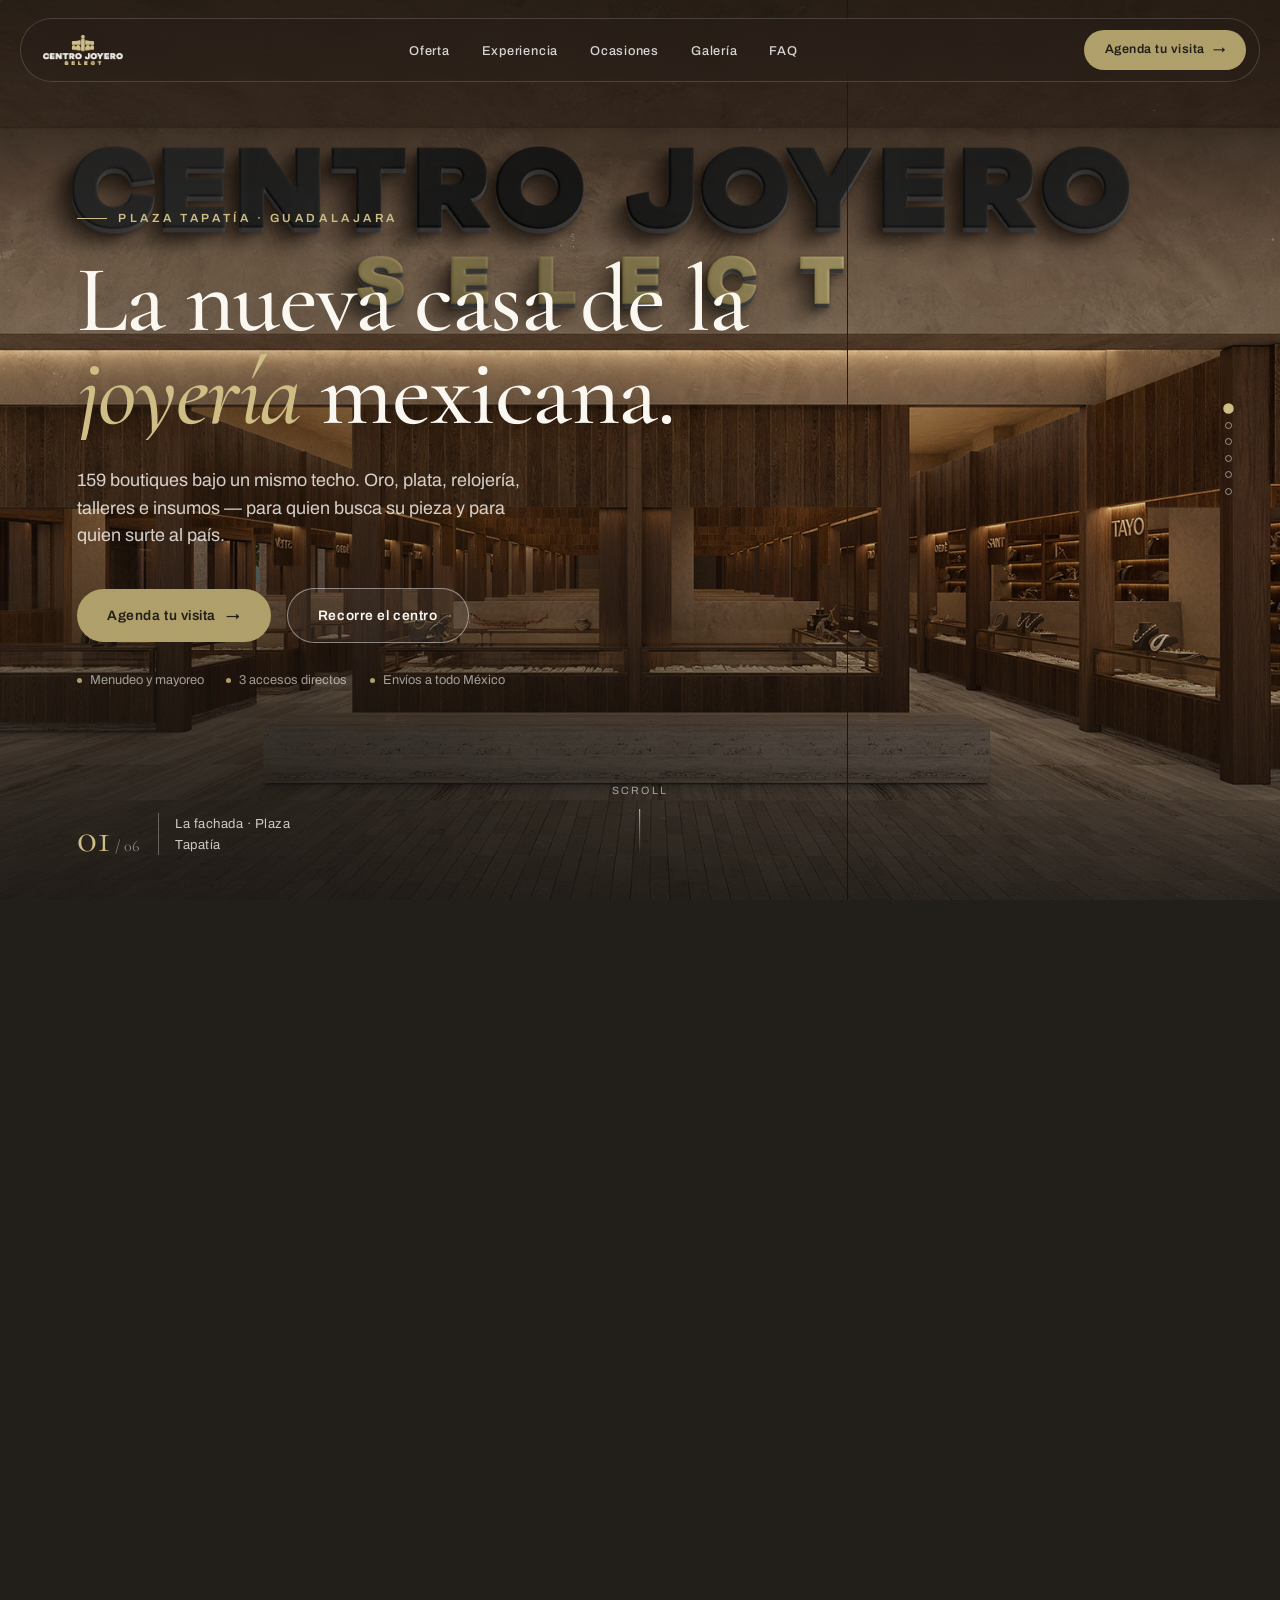
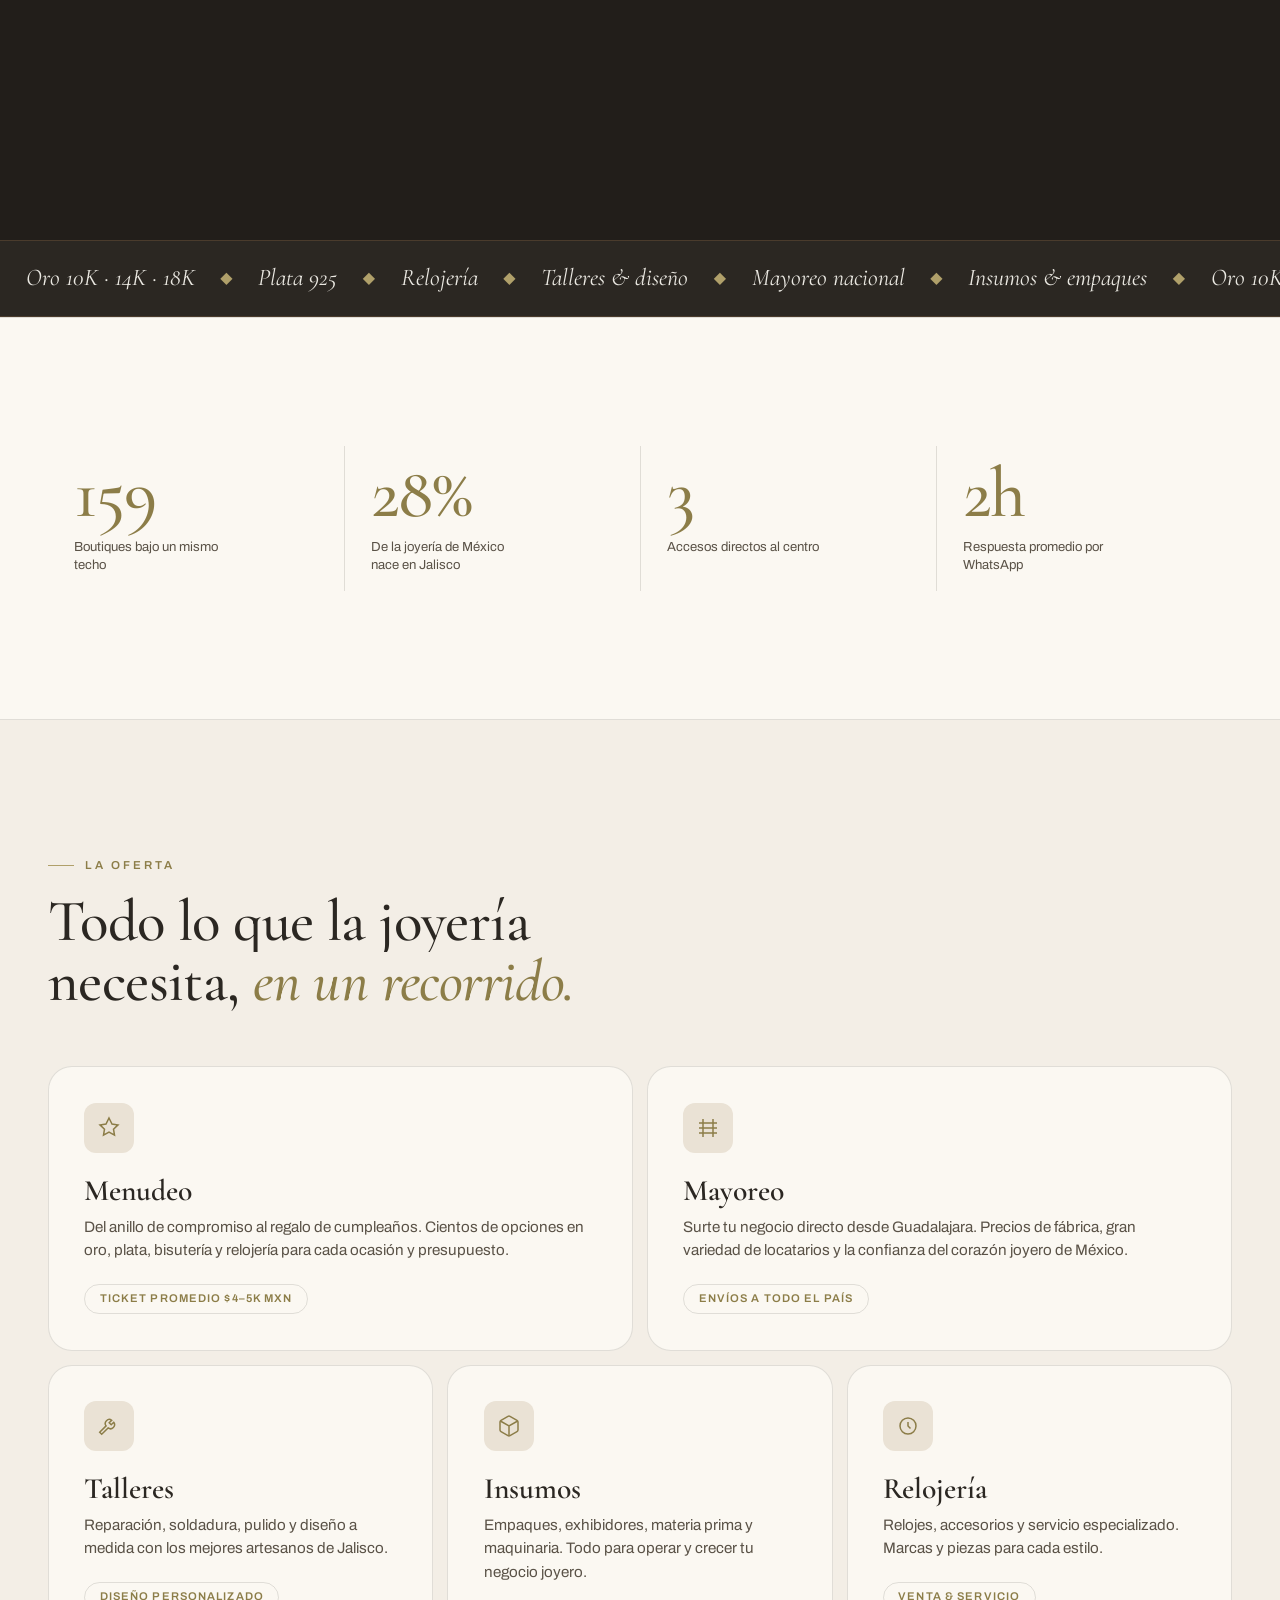
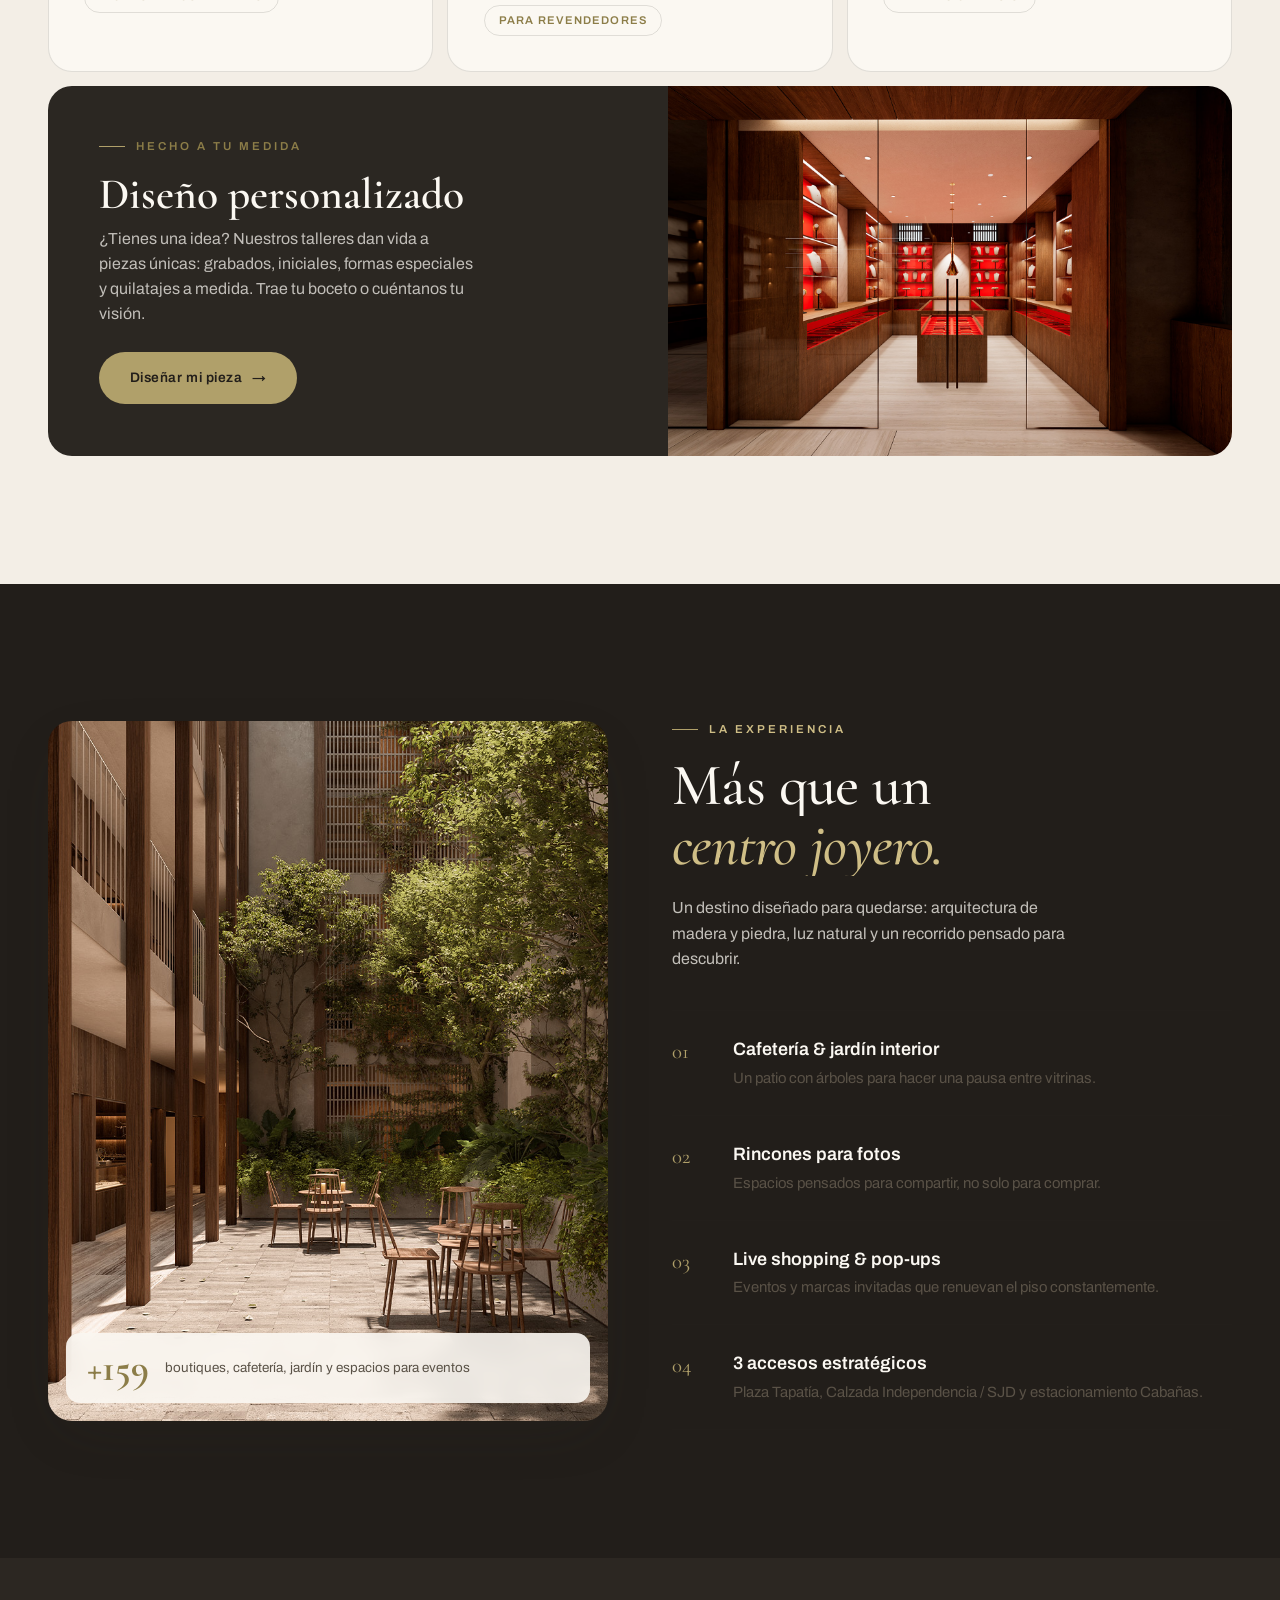
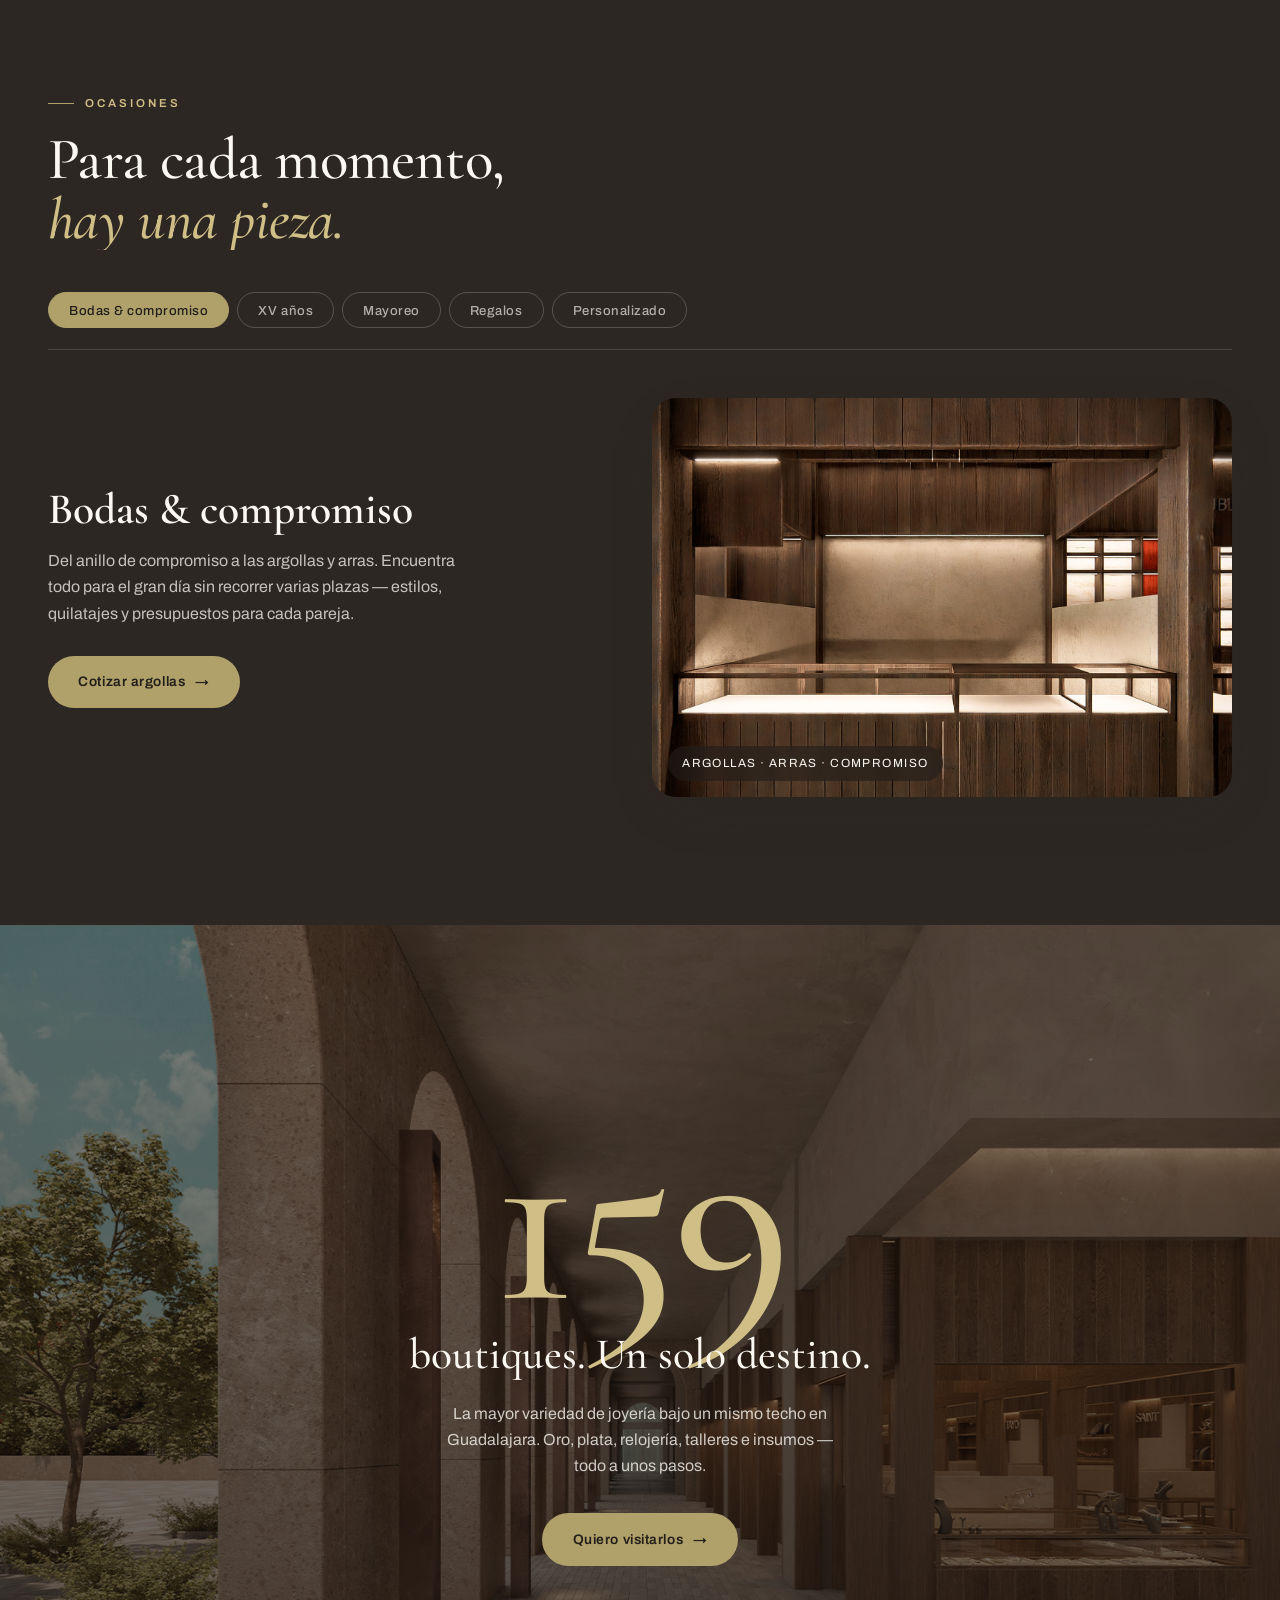
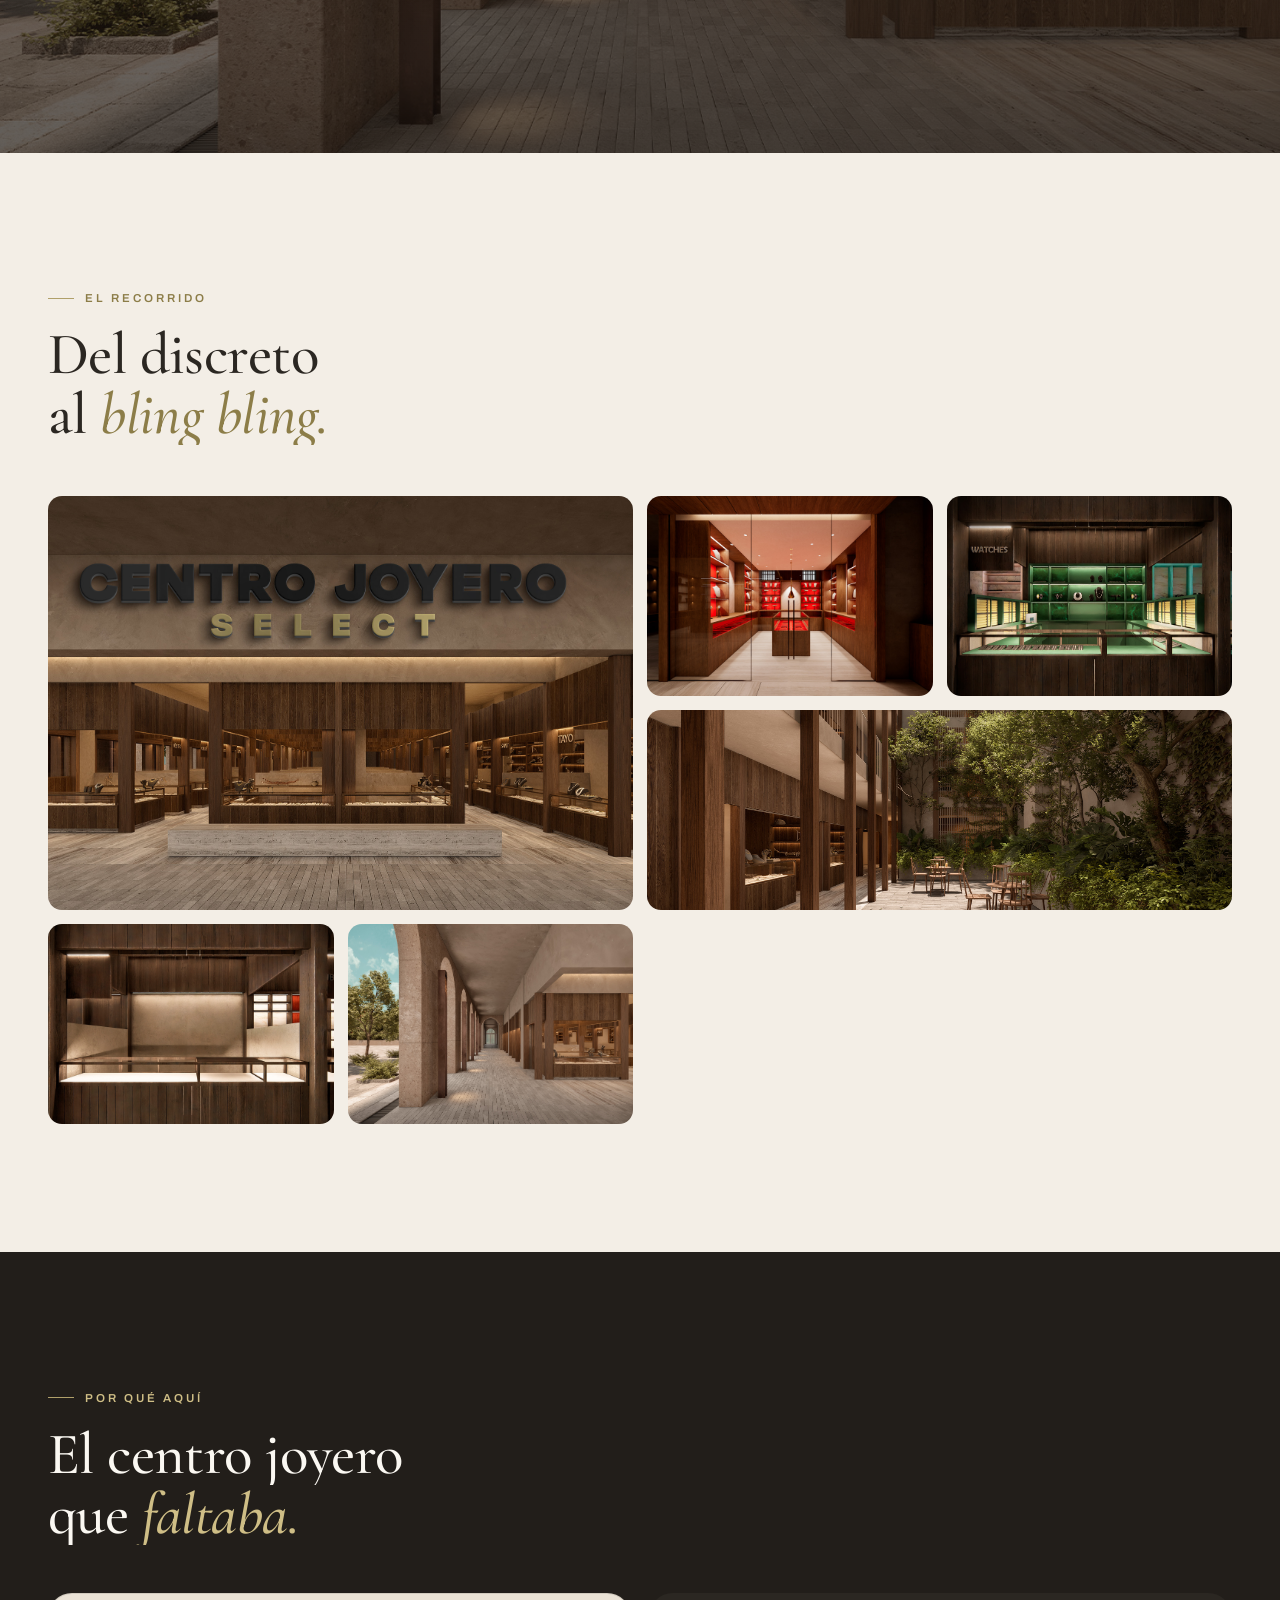
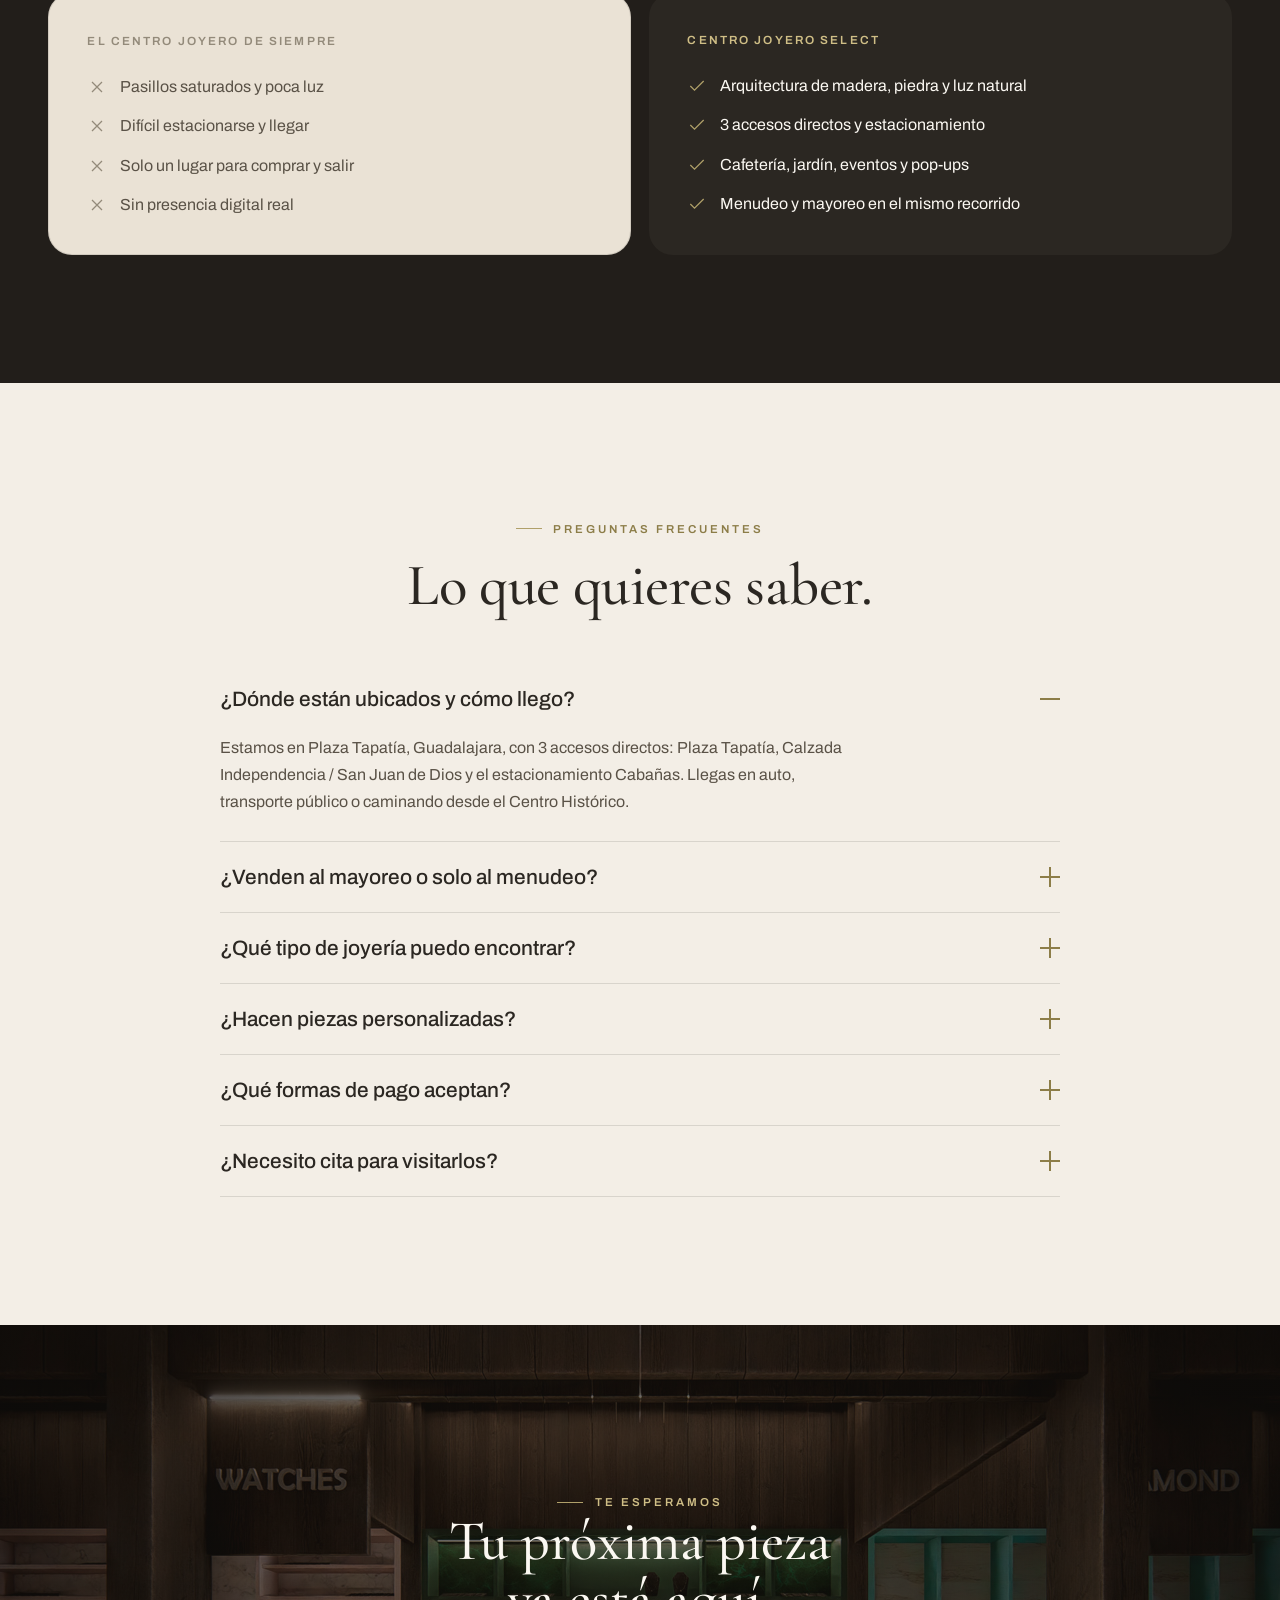
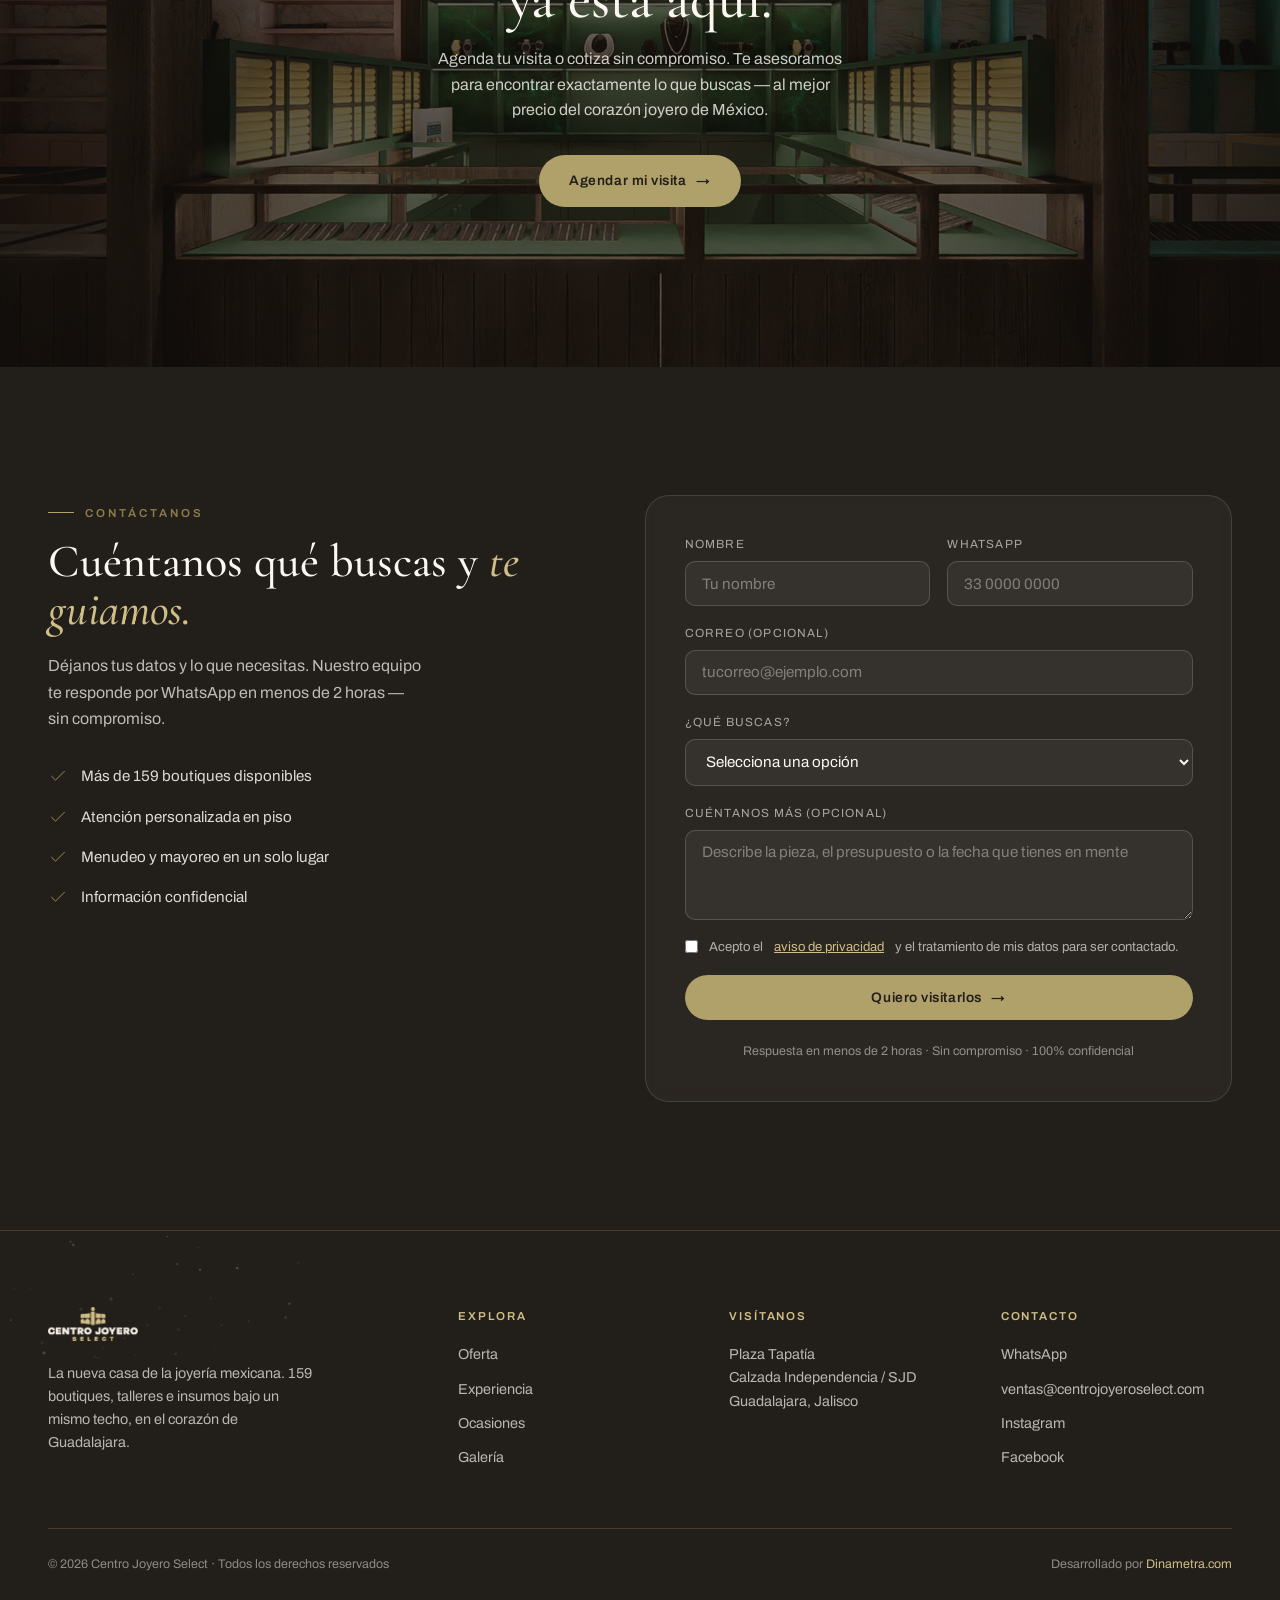
==== commit e56da165: "cambiar datos footer" ====
--- a/index.html
+++ b/index.html
@@ -403,8 +403,8 @@
     </div>
     <div class="foot-col">
       <h5>Contacto</h5>
-      <a href="https://wa.me/523300000000" target="_blank" rel="noopener">WhatsApp</a>
-      <a href="mailto:admin@centrojoyeroselect.com">admin@centrojoyeroselect.com</a>
+      <a href="https://wa.me/523315757841" target="_blank" rel="noopener">WhatsApp</a>
+      <a href="mailto:ventas@centrojoyeroselect.com">ventas@centrojoyeroselect.com</a>
       <a href="#" target="_blank" rel="noopener">Instagram</a>
       <a href="#" target="_blank" rel="noopener">Facebook</a>
     </div>
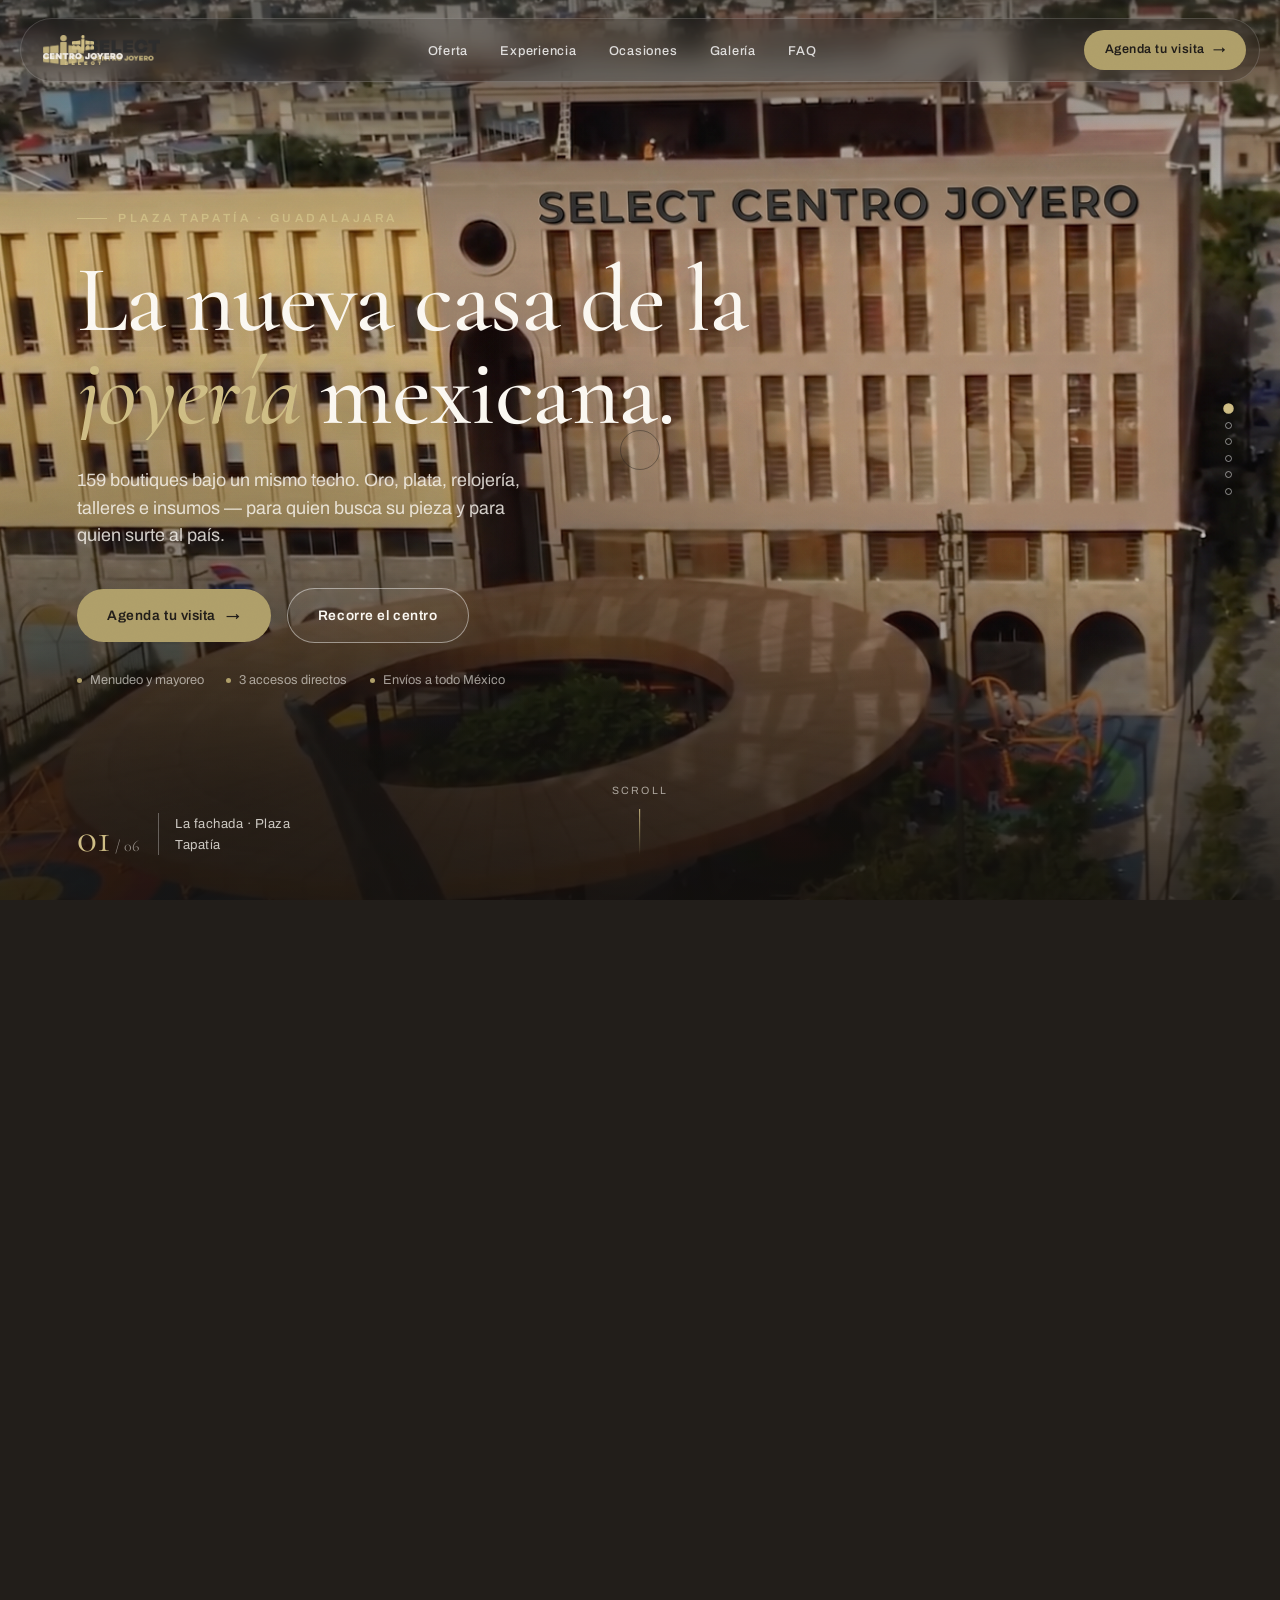
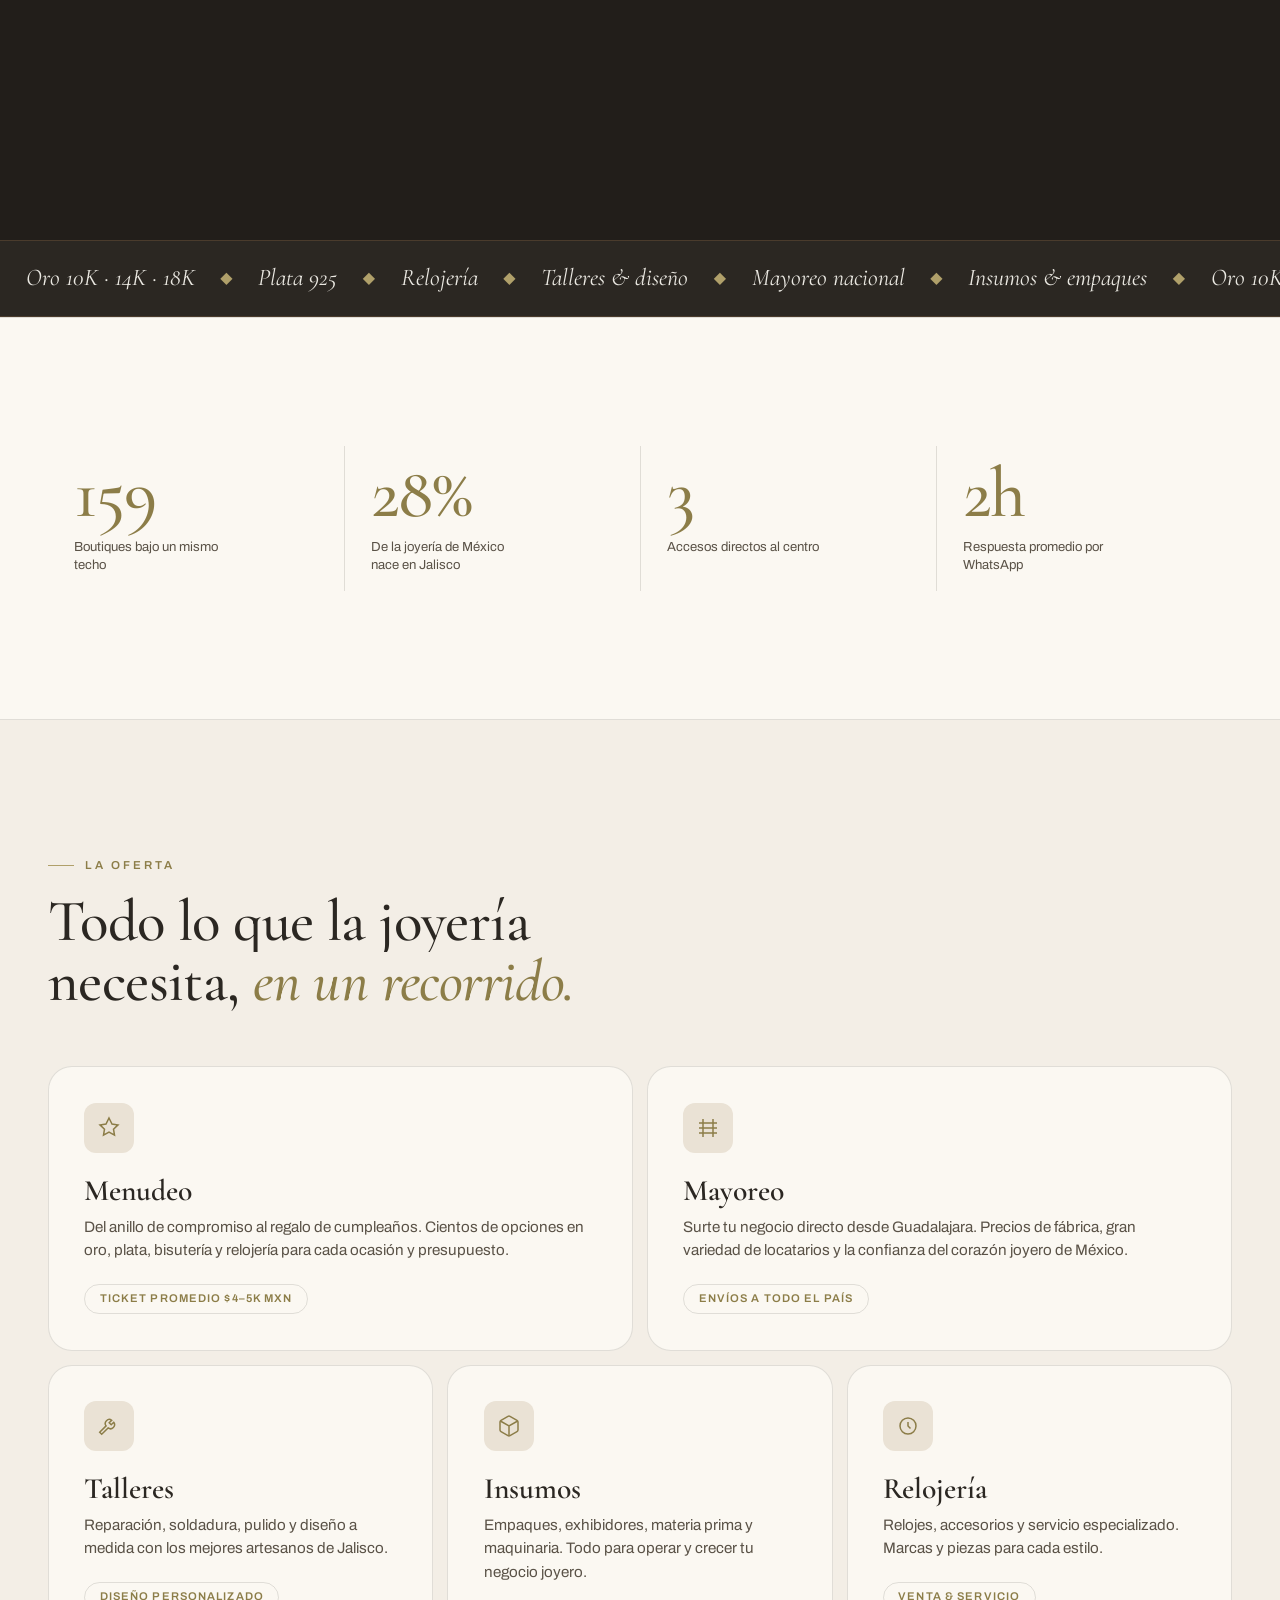
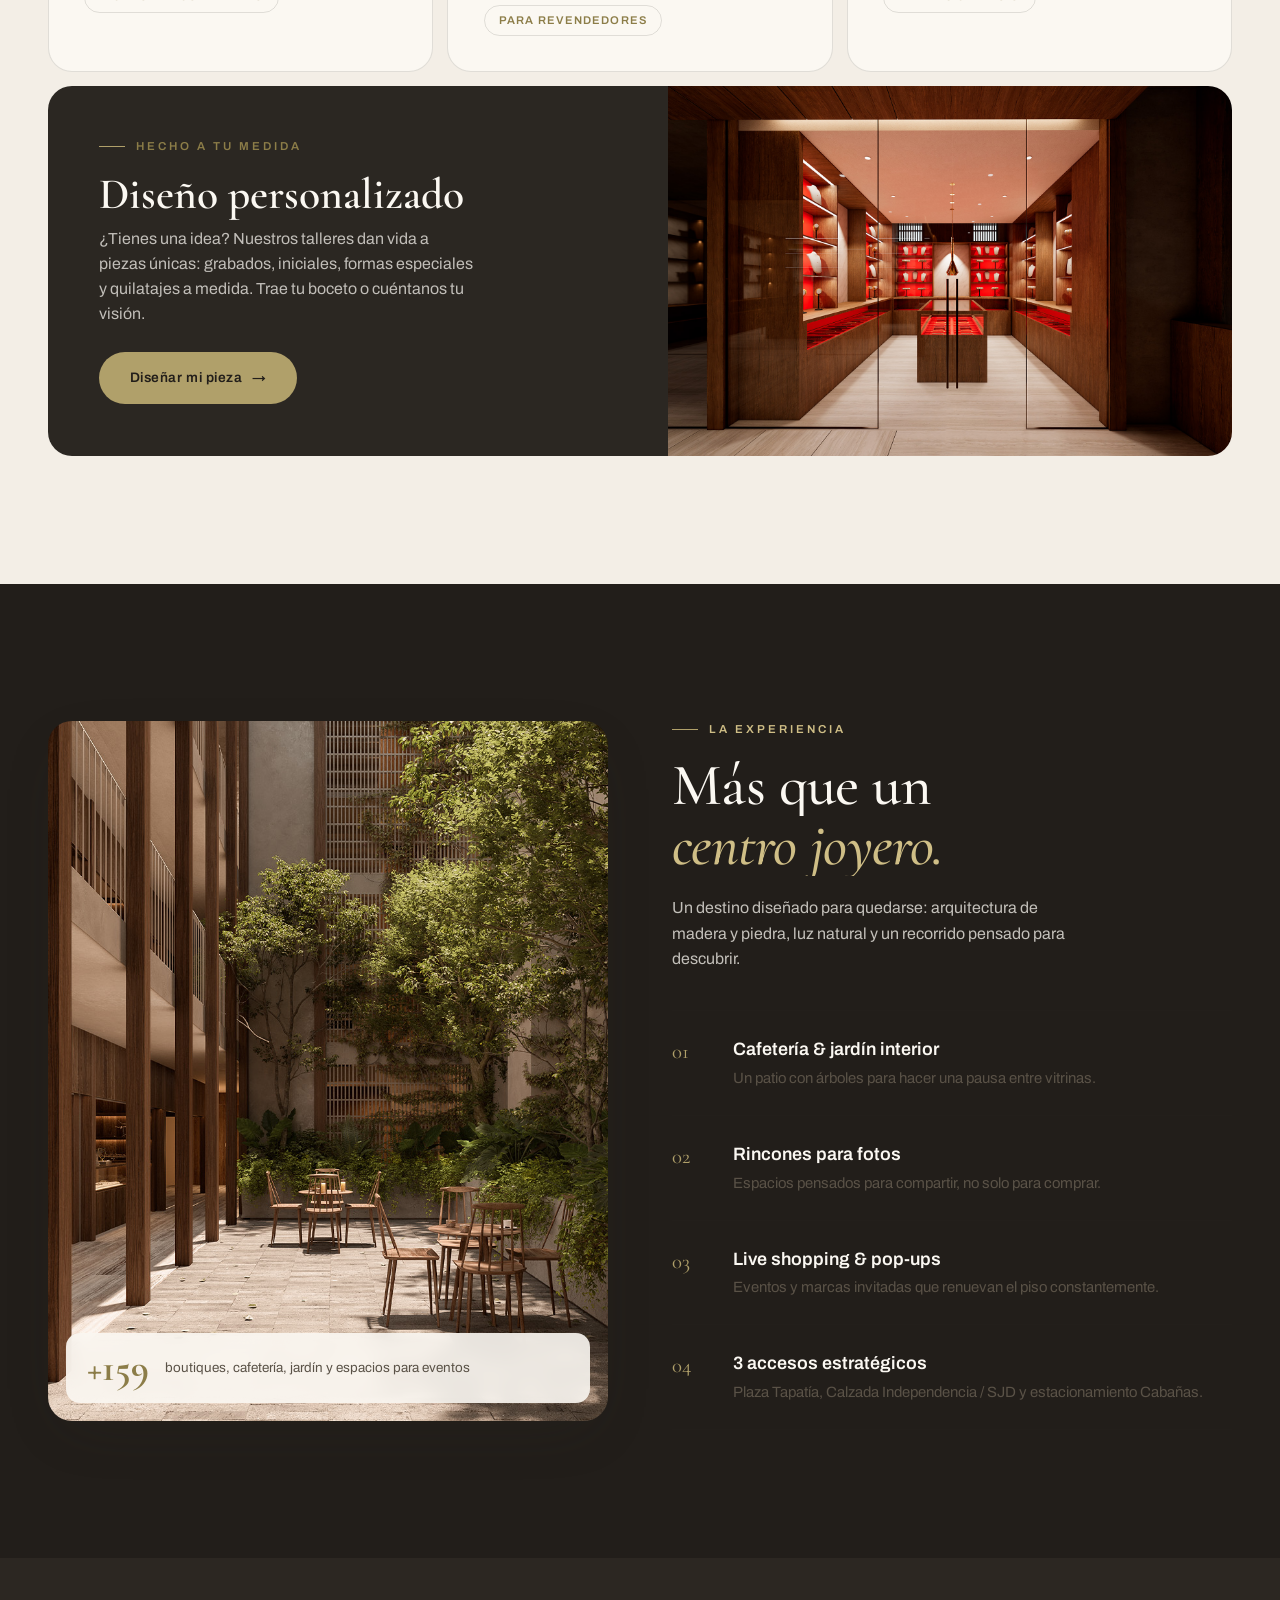
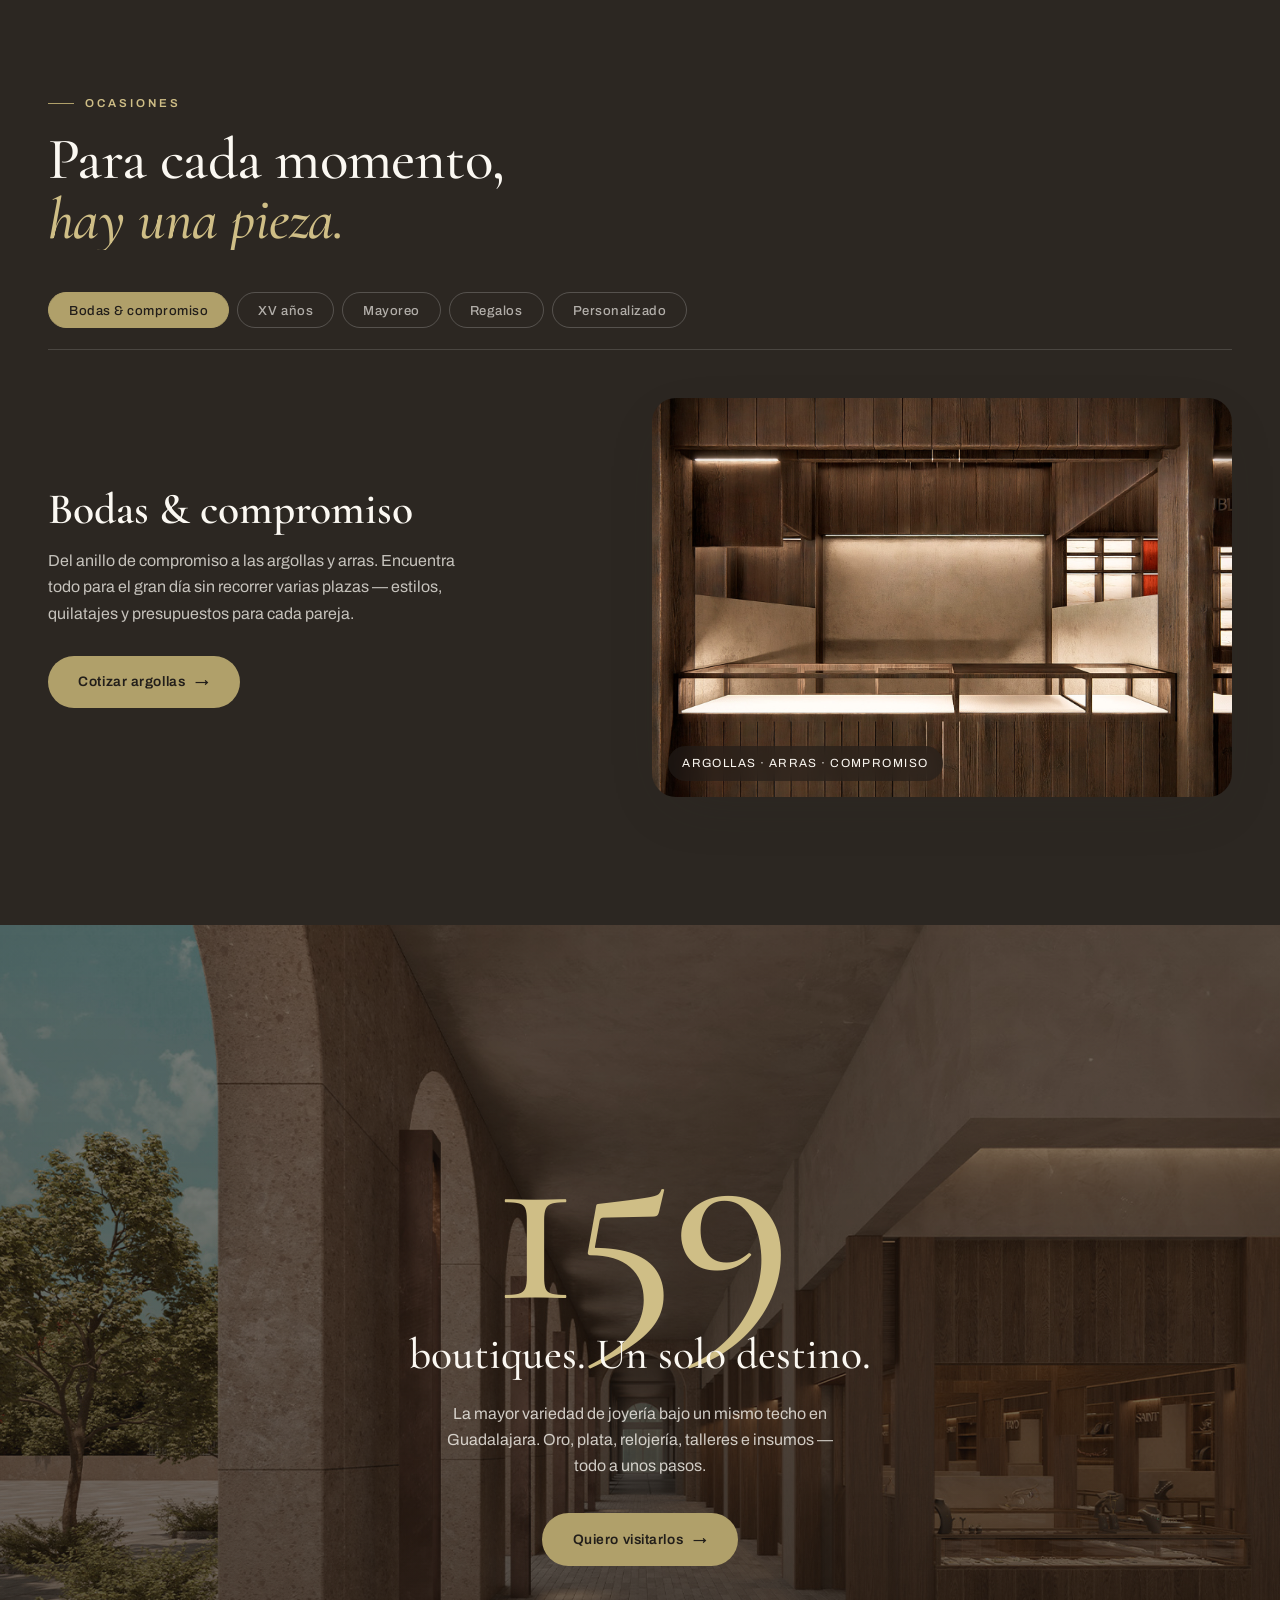
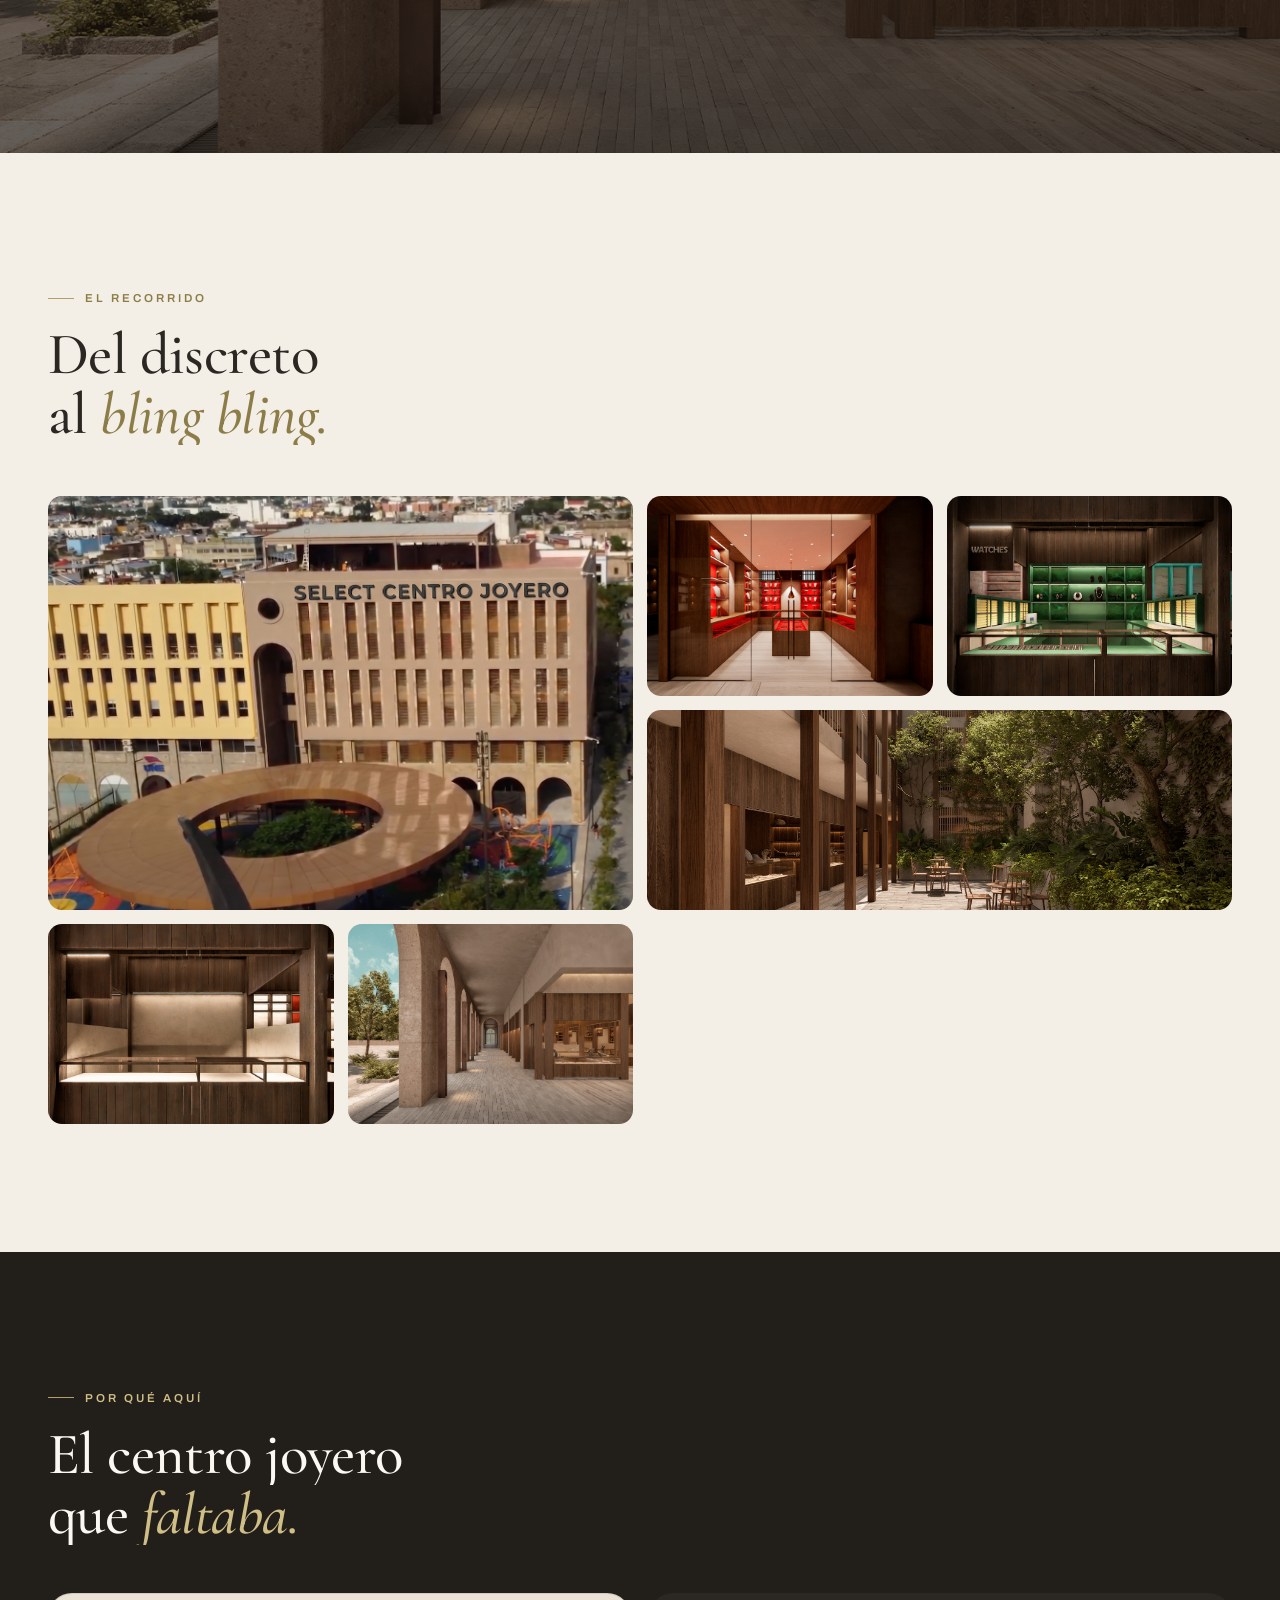
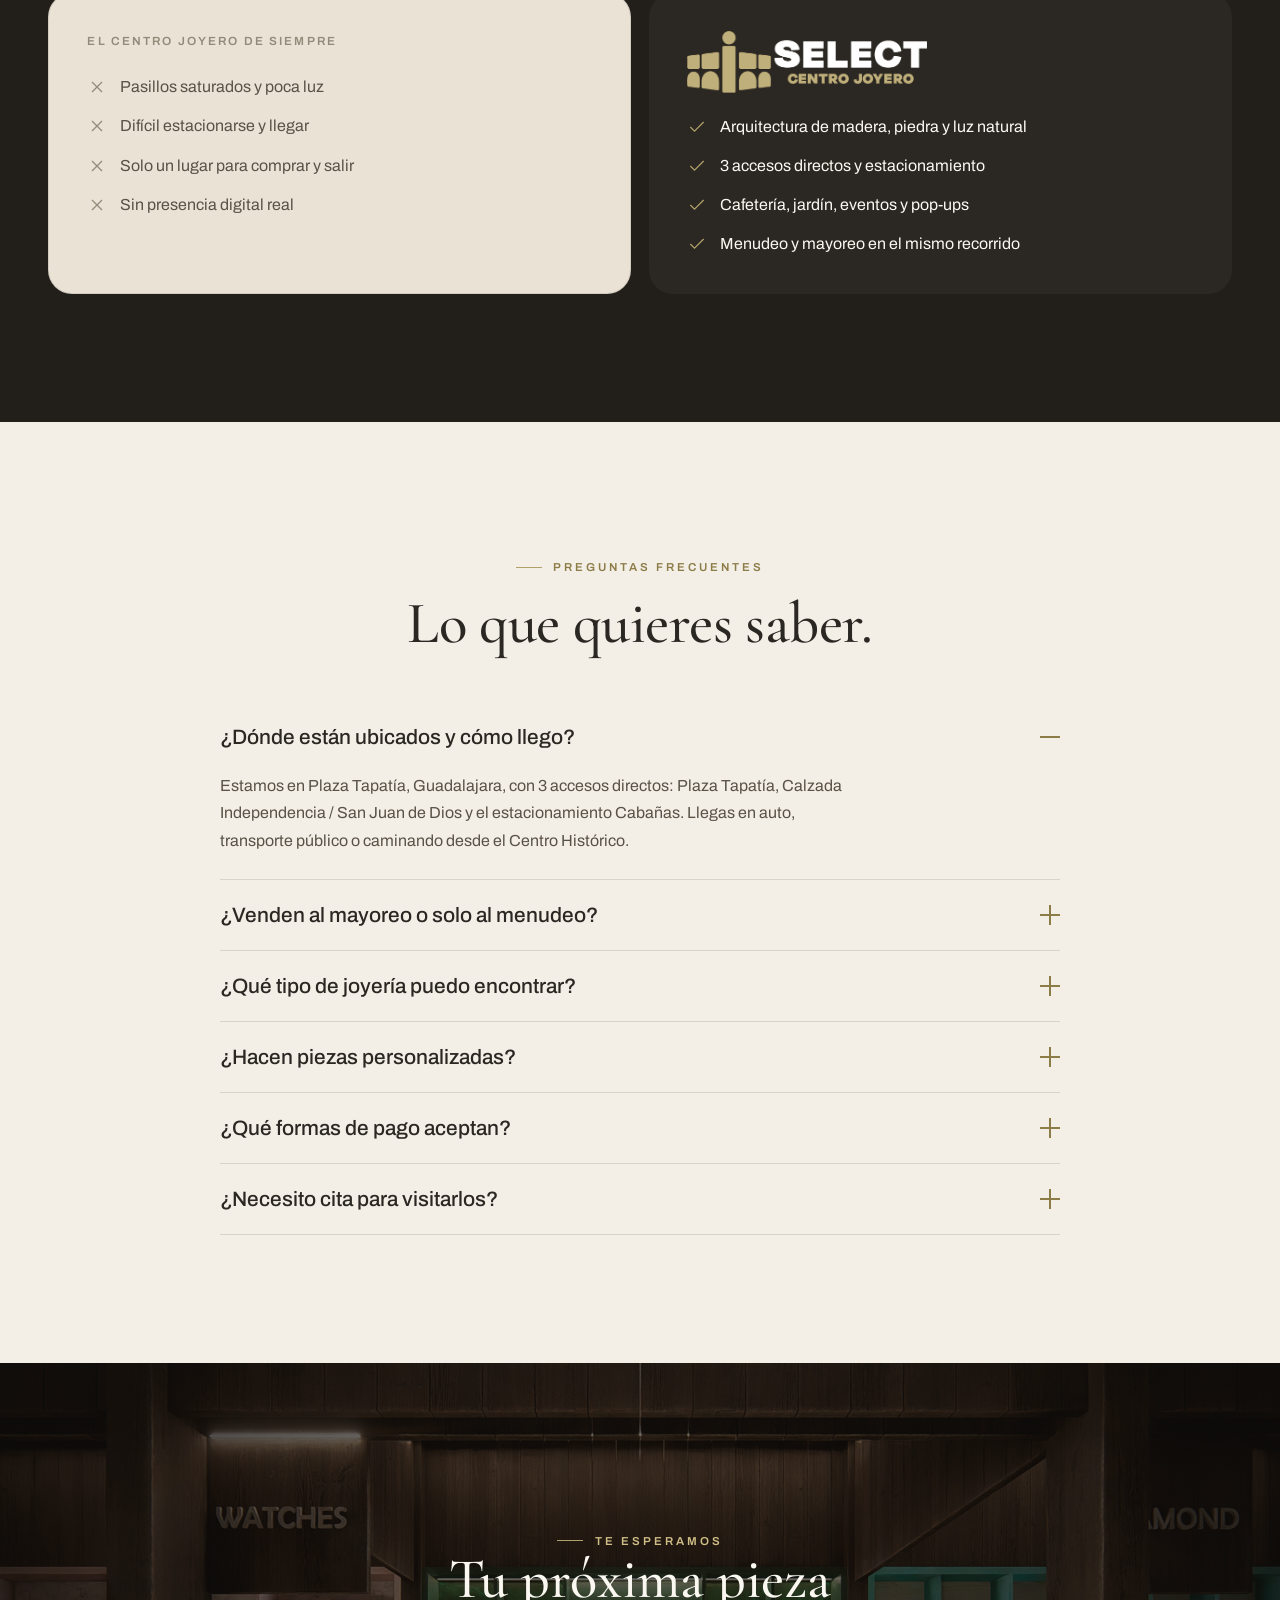
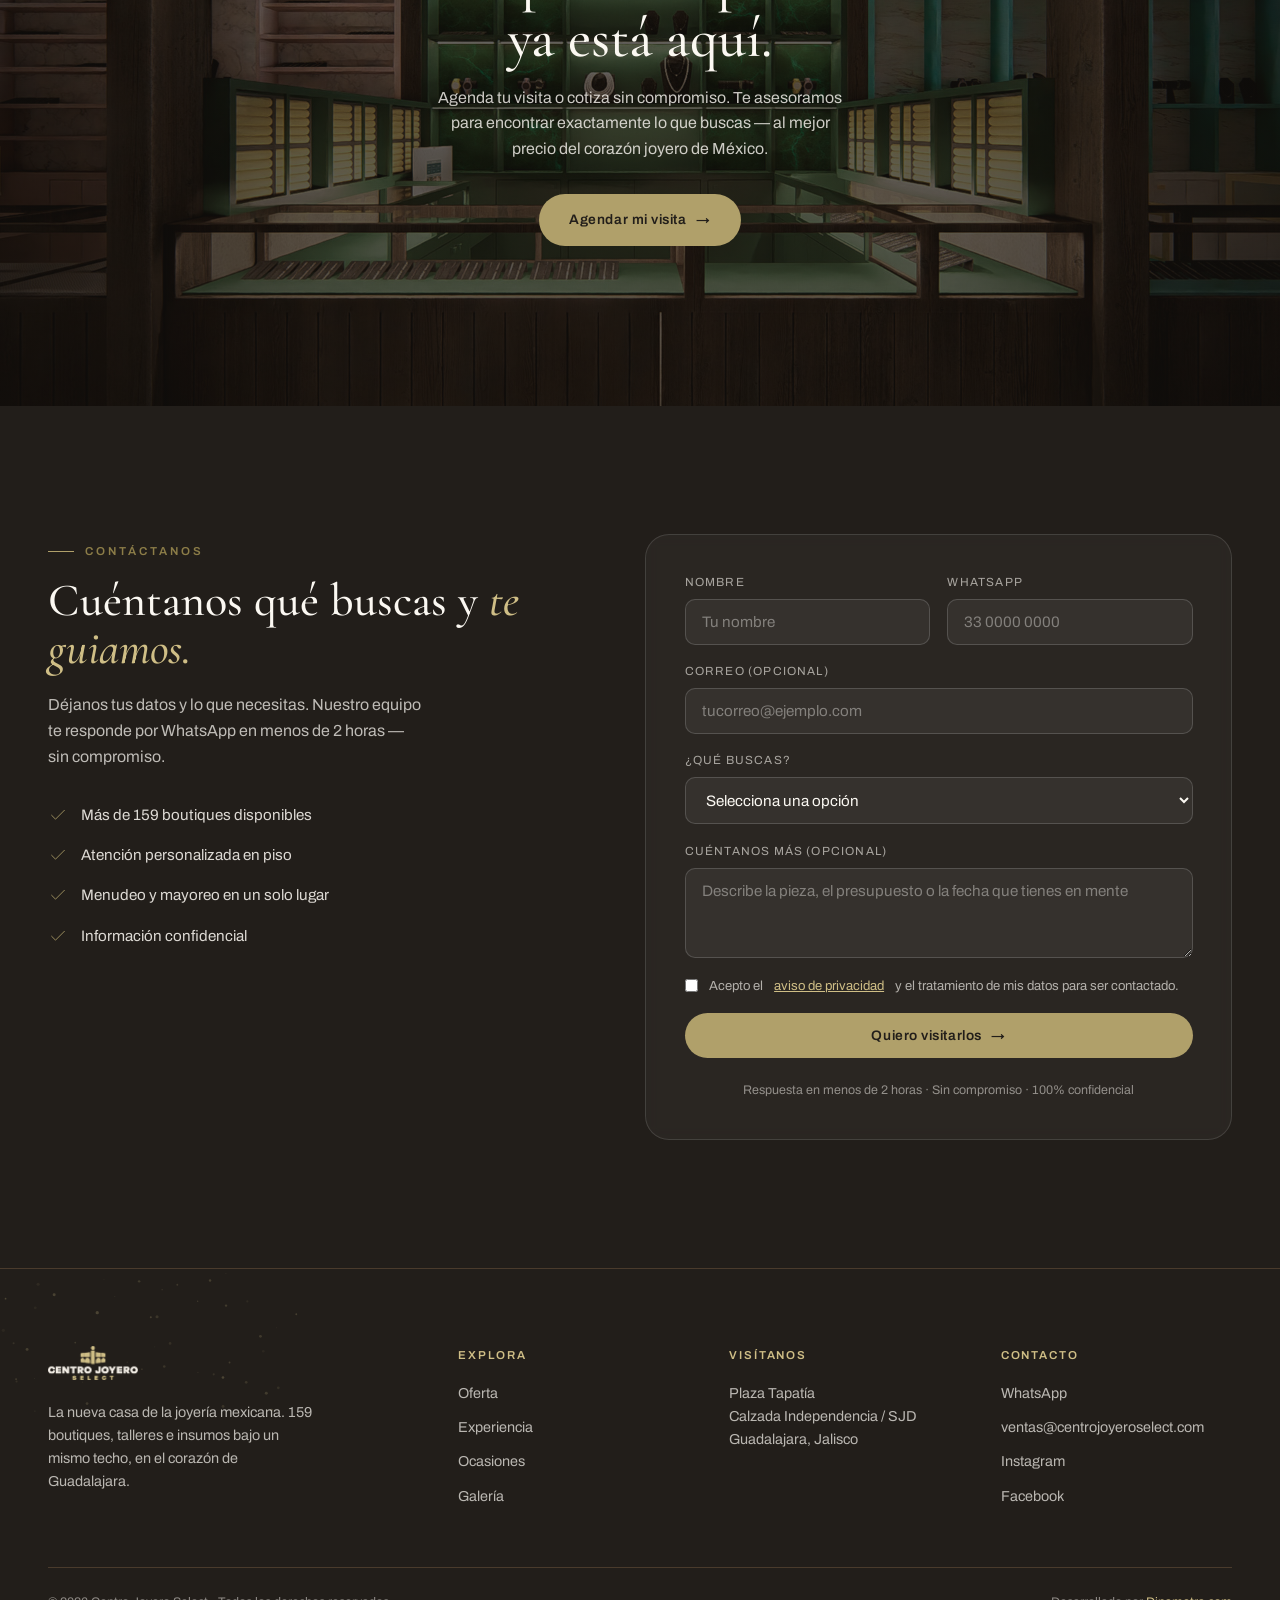
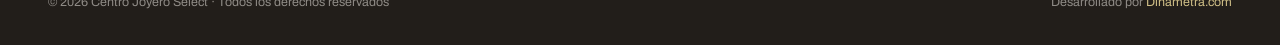
==== commit 2268fb2c: "cambios" ====
--- a/index.html
+++ b/index.html
@@ -3,7 +3,7 @@
 <head>
 <meta charset="UTF-8">
 <meta name="viewport" content="width=device-width, initial-scale=1.0">
-<title>Centro Joyero Select — La nueva casa de la joyería mexicana · Plaza Tapatía, Guadalajara</title>
+<title>Select Centro Joyero — La nueva casa de la joyería mexicana · Plaza Tapatía, Guadalajara</title>
 <meta name="description" content="159 boutiques de joyería bajo un mismo techo. Oro, plata, relojería, talleres e insumos. Menudeo y mayoreo en Plaza Tapatía, Guadalajara.">
 <link rel="preconnect" href="https://fonts.googleapis.com">
 <link rel="preconnect" href="https://fonts.gstatic.com" crossorigin>
@@ -22,8 +22,8 @@
 
 <!-- ══════════ NAVBAR ══════════ -->
 <nav class="nav" id="nav">
-  <a href="#top" class="nav-logo" aria-label="Centro Joyero Select" style="position:relative;text-decoration:none">
-    <img class="l-light" src="assets/logo-light.png" alt="Centro Joyero Select">
+  <a href="#top" class="nav-logo" aria-label="Select Centro Joyero" style="position:relative;text-decoration:none">
+    <img class="l-light" src="assets/logo-light.png" alt="Select Centro Joyero">
     <img class="l-dark" src="assets/logo.png" alt="">
   </a>
   <ul class="nav-links" id="navLinks">
@@ -41,7 +41,7 @@
 <header class="hero" id="top">
   <div class="hero-sticky">
     <!-- building views (cross-fade with scroll) -->
-    <div class="hf" data-cap="La fachada · Plaza Tapatía" style="background-image:url('assets/facade.jpg')"></div>
+    <div class="hf" data-cap="La fachada · Plaza Tapatía" style="background-image:url('assets/plaza-tapatia.png')"></div>
     <div class="hf" data-cap="Salón de Oro" style="background-image:url('assets/room-red.jpg')"></div>
     <div class="hf" data-cap="Relojería &amp; Diamantes" style="background-image:url('assets/room-green.jpg')"></div>
     <div class="hf" data-cap="Boutiques de autor" style="background-image:url('assets/room-wood.jpg')"></div>
@@ -220,7 +220,7 @@
       </div>
       <div class="tab-panel" data-panel="diseno">
         <div class="tab-txt"><h3>Diseño personalizado</h3><p>¿Tienes una idea en mente? Nuestros talleres la convierten en una pieza única: grabados, iniciales, formas especiales y quilatajes a medida. Tu idea, nuestra artesanía.</p><a href="#contacto" class="btn btn-primary">Diseñar mi pieza <span class="arr">→</span></a></div>
-        <div class="tab-media"><img src="assets/facade.jpg" alt="Fachada del centro"><span class="cap">Tu idea · Nuestra artesanía</span></div>
+        <div class="tab-media"><img src="assets/plaza-tapatia.png" alt="Fachada de Select Centro Joyero en Plaza Tapatía"><span class="cap">Tu idea · Nuestra artesanía</span></div>
       </div>
     </div>
   </div>
@@ -248,7 +248,7 @@
       </h2>
     </div>
     <div class="gallery">
-      <div class="gitem big fade-up"><img src="assets/facade.jpg" alt="Fachada Centro Joyero Select"><div class="glabel"><b>La fachada</b><span>Plaza Tapatía</span></div></div>
+      <div class="gitem big fade-up"><img src="assets/plaza-tapatia.png" alt="Fachada de Select Centro Joyero en Plaza Tapatía"><div class="glabel"><b>La fachada</b><span>Plaza Tapatía</span></div></div>
       <div class="gitem fade-up delay-1"><img src="assets/room-red.jpg" alt="Salón de oro"><div class="glabel"><b>Oro</b><span>10K · 14K · 18K</span></div></div>
       <div class="gitem fade-up delay-2"><img src="assets/room-green.jpg" alt="Relojería y diamantes"><div class="glabel"><b>Relojería</b><span>Watches &amp; Diamond</span></div></div>
       <div class="gitem wide fade-up delay-1"><img src="assets/courtyard.jpg" alt="Jardín interior"><div class="glabel"><b>Jardín interior</b><span>Cafetería &amp; eventos</span></div></div>
@@ -279,7 +279,7 @@
         </ul>
       </div>
       <div class="comp-col comp-new fade-up delay-1">
-        <h4>Centro Joyero Select</h4>
+        <h4 class="comp-brand"><img src="assets/logo-gold.png" alt="Select Centro Joyero"></h4>
         <ul>
           <li><svg viewBox="0 0 24 24" fill="none" stroke-width="1.5"><path d="M20 6L9 17l-5-5"/></svg>Arquitectura de madera, piedra y luz natural</li>
           <li><svg viewBox="0 0 24 24" fill="none" stroke-width="1.5"><path d="M20 6L9 17l-5-5"/></svg>3 accesos directos y estacionamiento</li>
@@ -387,7 +387,7 @@
   <canvas class="foot-canvas" id="footCanvas"></canvas>
   <div class="foot-grid">
     <div class="foot-brand">
-      <div class="foot-logo"><img src="assets/logo-light.png" alt="Centro Joyero Select"></div>
+      <div class="foot-logo"><img src="assets/logo-light.png" alt="Select Centro Joyero"></div>
       <p>La nueva casa de la joyería mexicana. 159 boutiques, talleres e insumos bajo un mismo techo, en el corazón de Guadalajara.</p>
     </div>
     <div class="foot-col">
--- a/styles.css
+++ b/styles.css
@@ -326,6 +326,8 @@
 .comp-col h4{font-size:.74rem;letter-spacing:.18em;text-transform:uppercase;margin-bottom:1.5rem;font-weight:600}
 .comp-old h4{color:var(--color-muted)}
 .comp-new h4{color:var(--gold-light)}
+.comp-new .comp-brand{margin-bottom:1.35rem}
+.comp-new .comp-brand img{display:block;width:min(240px,80%);height:auto}
 .comp-col ul{list-style:none;display:flex;flex-direction:column;gap:1rem}
 .comp-col li{display:flex;gap:.8rem;align-items:flex-start;font-size:1rem;line-height:1.45}
 .comp-old li{color:var(--color-ink-soft)}
@@ -468,4 +470,4 @@
 .gr-step b{font-family:var(--font-display);font-size:1.7rem;color:var(--gold-light);display:block;line-height:1}
 .gr-step span{font-size:.84rem;color:rgba(251,248,242,.7);display:block;margin-top:.4rem;line-height:1.4}
 .gr-note{margin-top:2.4rem;font-size:.84rem;color:rgba(251,248,242,.6)}
-.gr-note a{color:var(--gold-light)}+.gr-note a{color:var(--gold-light)}
